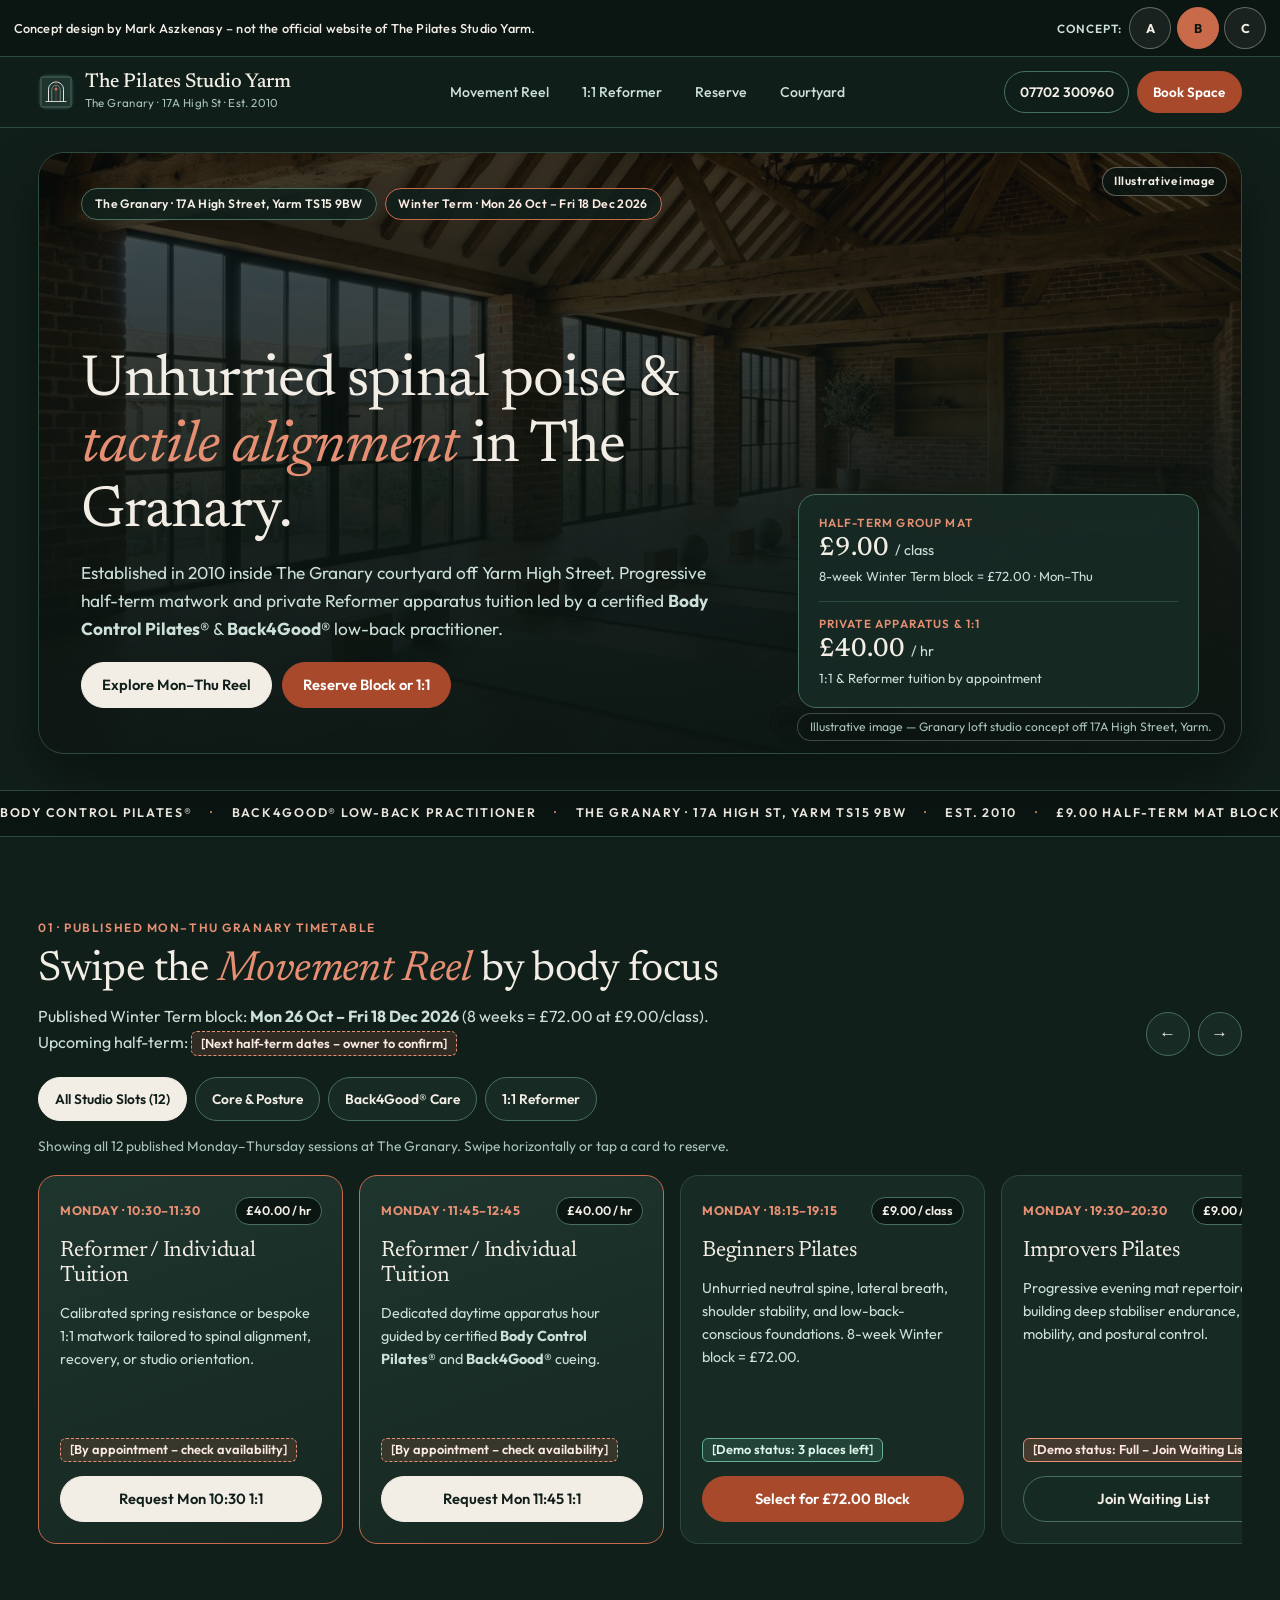
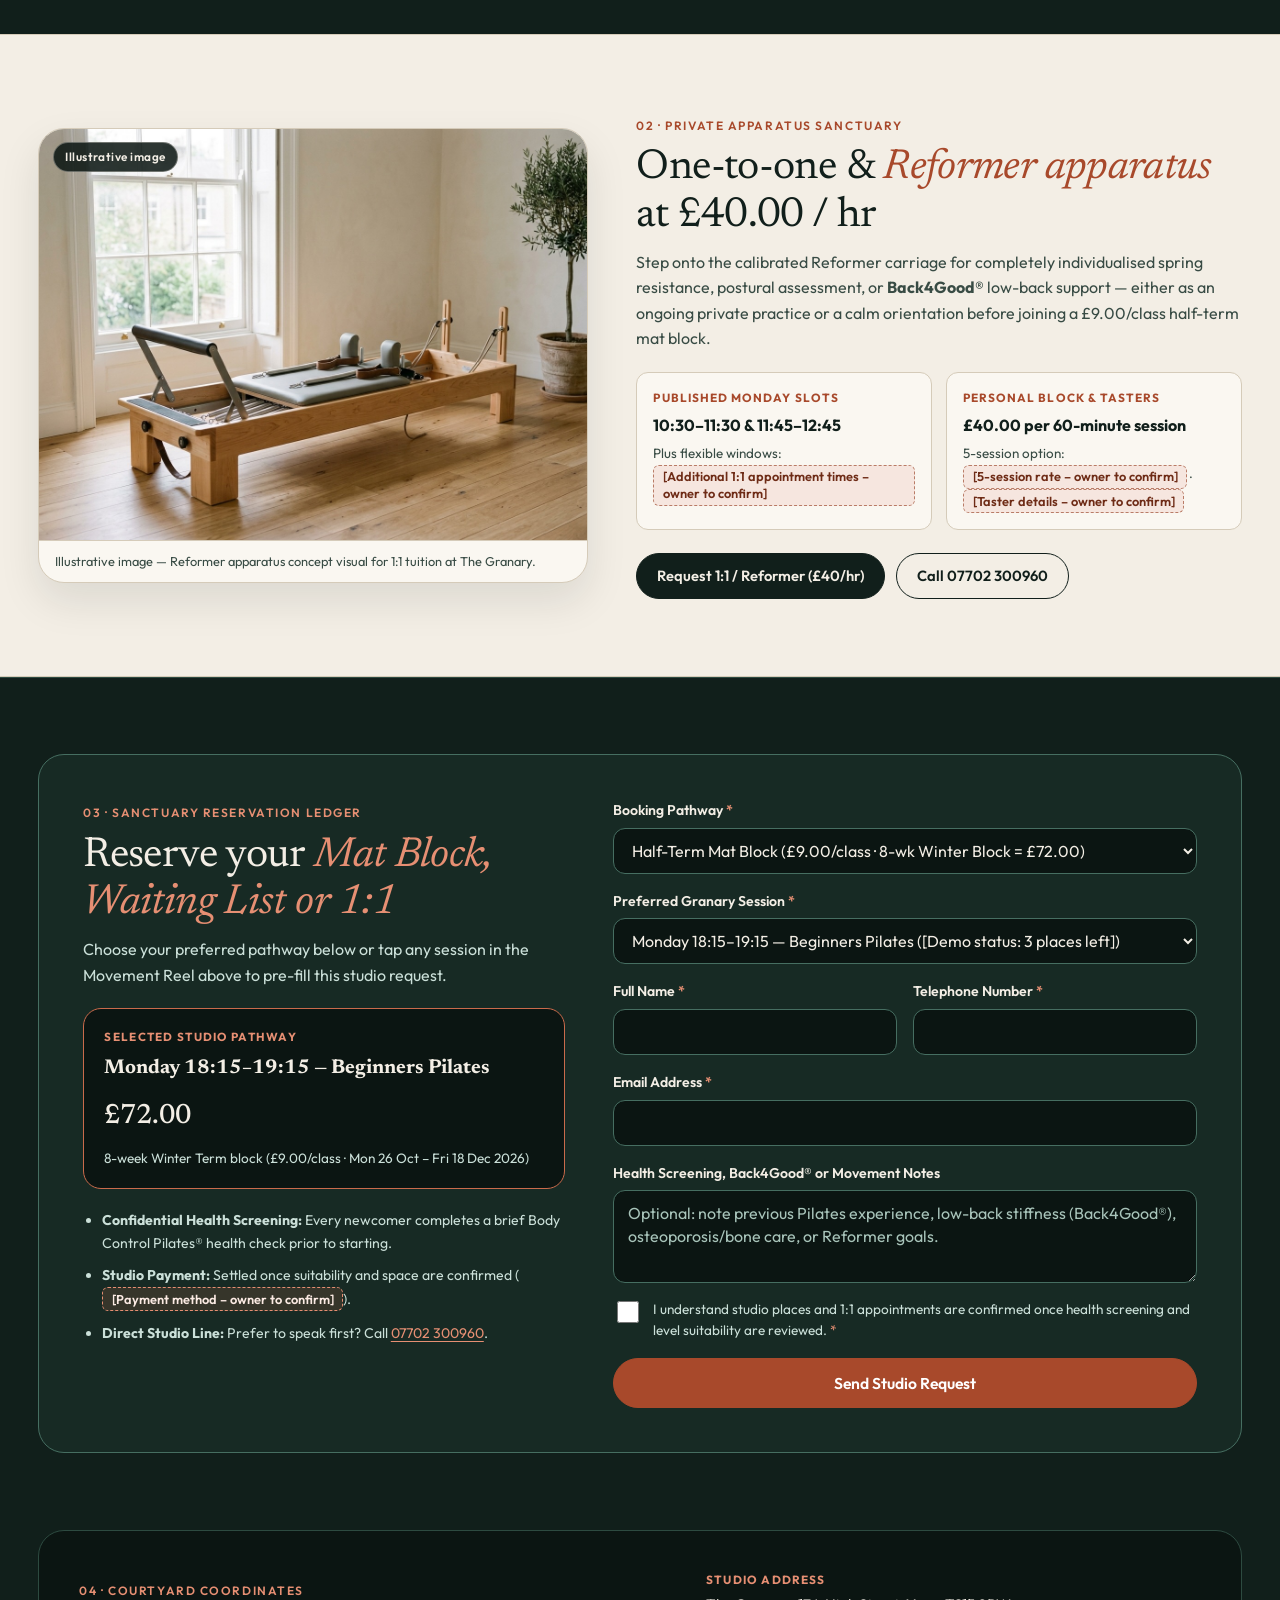
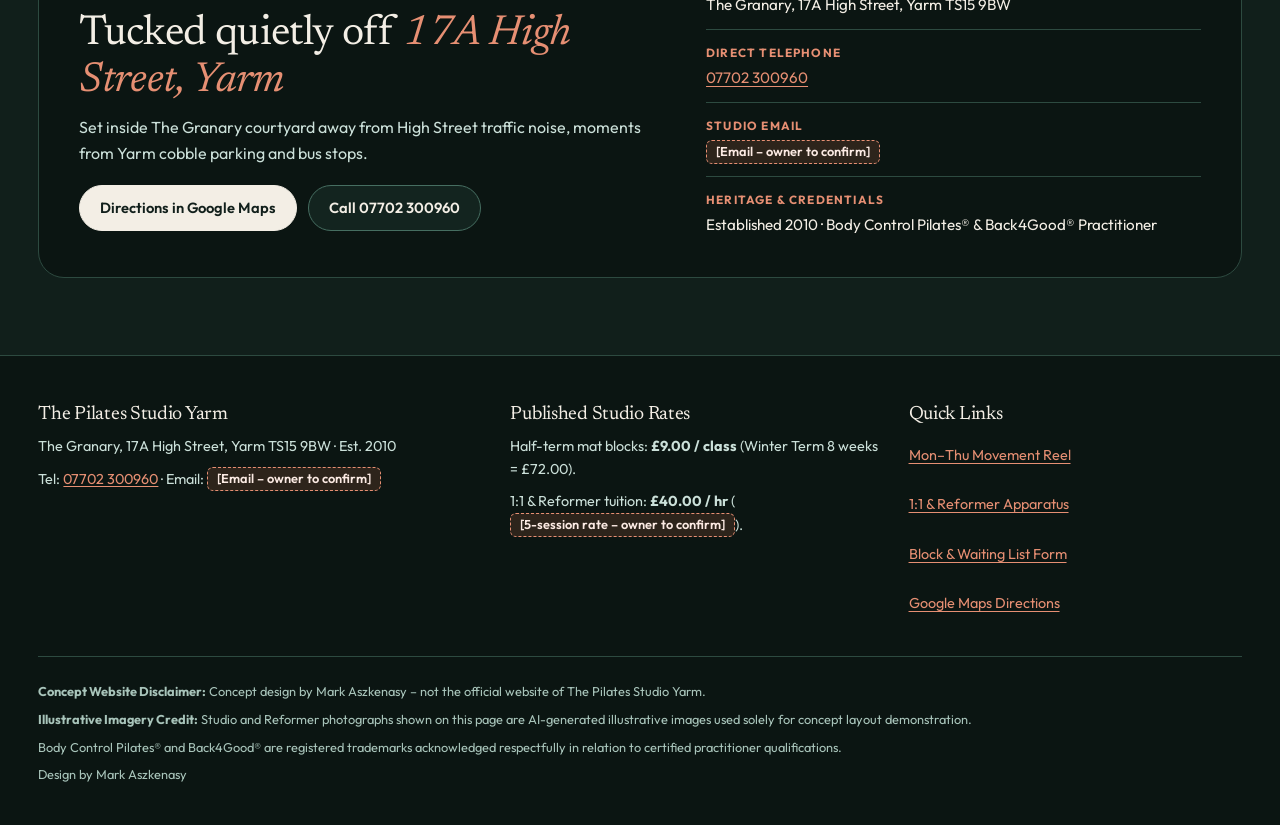
==== b/index.html @ 39d4415b "Add Set B (kinetic) and Set C (single-page app) mobile-first concept variants with A/B/C switcher" ====
<!DOCTYPE html>
<html lang="en-GB">
<head>
  <meta charset="utf-8">
  <meta name="viewport" content="width=device-width, initial-scale=1.0">
  <meta name="robots" content="noindex, nofollow">
  <meta name="theme-color" content="#111F1B">
  <title>The Pilates Studio Yarm | Sanctuary Concept B — The Granary, 17A High Street</title>
  <meta name="description" content="Concept B for The Pilates Studio Yarm at The Granary, 17A High Street, Yarm TS15 9BW. Body Control Pilates®, Back4Good®, £9.00/class half-term mat blocks and £40/hr 1:1 Reformer tuition.">
  <link rel="icon" href="../favicon.svg" type="image/svg+xml">
  <link rel="stylesheet" href="css/styles.css">
</head>
<body>
  <a class="skip-link" href="#main-content">Skip to main content</a>

  <div class="concept-banner" role="region" aria-label="Concept website notice">
    <div class="concept-banner-inner">
      <p>Concept design by Mark Aszkenasy – not the official website of The Pilates Studio Yarm.</p>
      <nav class="concept-switcher" aria-label="Concept version switcher">
        <span class="concept-switcher-label">Concept:</span>
        <a class="concept-pill" href="../index.html">A</a>
        <a class="concept-pill is-active" href="index.html" aria-current="page">B</a>
        <a class="concept-pill" href="../c/index.html">C</a>
      </nav>
    </div>
  </div>

  <header class="sanctuary-header">
    <div class="container header-bar">
      <a class="brand-cluster" href="index.html">
        <img class="brand-emblem" src="../images/logo-mark.svg" alt="" width="38" height="38">
        <span class="brand-copy">
          <span class="brand-title">The Pilates Studio Yarm</span>
          <span class="brand-meta">The Granary · 17A High St · Est. 2010</span>
        </span>
      </a>

      <nav class="desktop-nav" aria-label="Primary studio sections">
        <a class="desktop-nav-link" href="#movement-reel">Movement Reel</a>
        <a class="desktop-nav-link" href="#reformer-vellum">1:1 Reformer</a>
        <a class="desktop-nav-link" href="#sanctuary-booking">Reserve</a>
        <a class="desktop-nav-link" href="#granary-location">Courtyard</a>
      </nav>

      <div class="header-actions">
        <a class="tel-chip" href="tel:07702300960">07702 300960</a>
        <a class="btn btn-terracotta btn-compact" href="#sanctuary-booking">Book Space</a>
      </div>
    </div>
  </header>

  <main id="main-content">
    <!-- Full-Bleed Rounded Granary Loft Hero Card -->
    <section class="hero-stage" aria-label="The Granary Studio Sanctuary">
      <div class="container">
        <div class="hero-loft-card">
          <figure class="hero-media">
            <span class="illustrative-badge">Illustrative image</span>
            <img
              src="../images/hero.jpg"
              alt="Calm timber-beamed Pilates loft studio at The Granary with alignment mats and natural courtyard light"
              width="1440"
              height="803"
              fetchpriority="high"
            >
            <figcaption class="sr-caption">
              Illustrative image — Granary loft studio concept off 17A High Street, Yarm.
            </figcaption>
          </figure>

          <div class="hero-overlay-content">
            <div class="hero-top-tags">
              <span class="sanctuary-pill">The Granary · 17A High Street, Yarm TS15 9BW</span>
              <span class="sanctuary-pill pill-outline">Winter Term · Mon 26 Oct – Fri 18 Dec 2026</span>
            </div>

            <div class="hero-bottom-grid">
              <div class="hero-headline-col">
                <h1>Unhurried spinal poise &amp; <em>tactile alignment</em> in The Granary.</h1>
                <p class="hero-lead">
                  Established in 2010 inside The Granary courtyard off Yarm High Street. Progressive half-term matwork and private Reformer apparatus tuition led by a certified <strong>Body Control Pilates®</strong> &amp; <strong>Back4Good®</strong> low-back practitioner.
                </p>
                <div class="hero-cta-row">
                  <a class="btn btn-vellum" href="#movement-reel">Explore Mon–Thu Reel</a>
                  <a class="btn btn-terracotta" href="#sanctuary-booking">Reserve Block or 1:1</a>
                </div>
              </div>

              <div class="hero-rates-card" aria-label="Published studio rates">
                <div class="rate-stat">
                  <span class="rate-kicker">Half-Term Group Mat</span>
                  <strong class="rate-price">£9.00 <span>/ class</span></strong>
                  <span class="rate-note">8-week Winter Term block = £72.00 · Mon–Thu</span>
                </div>
                <div class="rate-divider" aria-hidden="true"></div>
                <div class="rate-stat">
                  <span class="rate-kicker">Private Apparatus &amp; 1:1</span>
                  <strong class="rate-price">£40.00 <span>/ hr</span></strong>
                  <span class="rate-note">1:1 &amp; Reformer tuition by appointment</span>
                </div>
              </div>
            </div>
          </div>
        </div>
      </div>
    </section>

    <!-- Serene Kinetic Credential Ribbon -->
    <div class="credential-marquee" aria-label="Studio credentials and heritage">
      <div class="marquee-track">
        <div class="marquee-group">
          <span>BODY CONTROL PILATES®</span>
          <span class="dot" aria-hidden="true">·</span>
          <span>BACK4GOOD® LOW-BACK PRACTITIONER</span>
          <span class="dot" aria-hidden="true">·</span>
          <span>THE GRANARY · 17A HIGH ST, YARM TS15 9BW</span>
          <span class="dot" aria-hidden="true">·</span>
          <span>EST. 2010</span>
          <span class="dot" aria-hidden="true">·</span>
          <span>£9.00 HALF-TERM MAT BLOCKS</span>
          <span class="dot" aria-hidden="true">·</span>
          <span>£40.00 / HR 1:1 &amp; REFORMER</span>
          <span class="dot" aria-hidden="true">·</span>
        </div>
        <div class="marquee-group" aria-hidden="true">
          <span>BODY CONTROL PILATES®</span>
          <span class="dot">·</span>
          <span>BACK4GOOD® LOW-BACK PRACTITIONER</span>
          <span class="dot">·</span>
          <span>THE GRANARY · 17A HIGH ST, YARM TS15 9BW</span>
          <span class="dot">·</span>
          <span>EST. 2010</span>
          <span class="dot">·</span>
          <span>£9.00 HALF-TERM MAT BLOCKS</span>
          <span class="dot">·</span>
          <span>£40.00 / HR 1:1 &amp; REFORMER</span>
          <span class="dot">·</span>
        </div>
      </div>
    </div>

    <!-- Tactile Horizontal Touch-Snap Movement Reel & Body-Focus Filter -->
    <section id="movement-reel" class="section-dark" aria-labelledby="reel-heading">
      <div class="container">
        <div class="section-header-split">
          <div>
            <span class="eyebrow-tag">01 · Published Mon–Thu Granary Timetable</span>
            <h2 id="reel-heading">Swipe the <em>Movement Reel</em> by body focus</h2>
            <p class="section-sub">
              Published Winter Term block: <strong>Mon 26 Oct – Fri 18 Dec 2026</strong> (8 weeks = £72.00 at £9.00/class). Upcoming half-term: <span class="ph">[Next half-term dates – owner to confirm]</span>
            </p>
          </div>

          <div class="reel-nav-controls" aria-label="Scroll schedule reel">
            <button type="button" class="reel-arrow" id="reel-prev" aria-label="Scroll previous sessions">
              <span aria-hidden="true">←</span>
            </button>
            <button type="button" class="reel-arrow" id="reel-next" aria-label="Scroll next sessions">
              <span aria-hidden="true">→</span>
            </button>
          </div>
        </div>

        <!-- Interactive Body-Focus Filter Pills -->
        <div class="focus-filter-bar" role="region" aria-label="Filter studio sessions by body focus">
          <button type="button" class="focus-pill" data-focus="all" aria-pressed="true">All Studio Slots (12)</button>
          <button type="button" class="focus-pill" data-focus="core" aria-pressed="false">Core &amp; Posture</button>
          <button type="button" class="focus-pill" data-focus="back4good" aria-pressed="false">Back4Good® Care</button>
          <button type="button" class="focus-pill" data-focus="reformer" aria-pressed="false">1:1 Reformer</button>
        </div>

        <p id="reel-count-status" class="reel-status" aria-live="polite">
          Showing all 12 published Monday–Thursday sessions at The Granary. Swipe horizontally or tap a card to reserve.
        </p>

        <!-- Horizontal Touch-Snap Reel Across Exact 12 Real Studio Slots -->
        <div class="snap-reel" id="schedule-reel" tabindex="0" role="region" aria-label="Monday to Thursday studio sessions">
          <!-- 1. Mon 10:30 Reformer -->
          <article class="reel-card reel-card-reformer" data-focus-tags="reformer,back4good">
            <div class="reel-card-top">
              <span class="reel-day-chip">Monday · 10:30–11:30</span>
              <span class="reel-rate-chip">£40.00 / hr</span>
            </div>
            <h3>Reformer / Individual Tuition</h3>
            <p class="reel-desc">
              Calibrated spring resistance or bespoke 1:1 matwork tailored to spinal alignment, recovery, or studio orientation.
            </p>
            <div class="reel-status-wrap">
              <span class="ph">[By appointment – check availability]</span>
            </div>
            <button
              type="button"
              class="btn btn-vellum btn-block"
              data-pick-slot="mon-1030-reformer"
              data-pick-mode="reformer"
            >
              Request Mon 10:30 1:1
            </button>
          </article>

          <!-- 2. Mon 11:45 Reformer -->
          <article class="reel-card reel-card-reformer" data-focus-tags="reformer,back4good">
            <div class="reel-card-top">
              <span class="reel-day-chip">Monday · 11:45–12:45</span>
              <span class="reel-rate-chip">£40.00 / hr</span>
            </div>
            <h3>Reformer / Individual Tuition</h3>
            <p class="reel-desc">
              Dedicated daytime apparatus hour guided by certified <strong>Body Control Pilates®</strong> and <strong>Back4Good®</strong> cueing.
            </p>
            <div class="reel-status-wrap">
              <span class="ph">[By appointment – check availability]</span>
            </div>
            <button
              type="button"
              class="btn btn-vellum btn-block"
              data-pick-slot="mon-1145-reformer"
              data-pick-mode="reformer"
            >
              Request Mon 11:45 1:1
            </button>
          </article>

          <!-- 3. Mon 18:15 Beginners -->
          <article class="reel-card" data-focus-tags="core,back4good">
            <div class="reel-card-top">
              <span class="reel-day-chip">Monday · 18:15–19:15</span>
              <span class="reel-rate-chip">£9.00 / class</span>
            </div>
            <h3>Beginners Pilates</h3>
            <p class="reel-desc">
              Unhurried neutral spine, lateral breath, shoulder stability, and low-back-conscious foundations. 8-week Winter block = £72.00.
            </p>
            <div class="reel-status-wrap">
              <span class="ph status-open">[Demo status: 3 places left]</span>
            </div>
            <button
              type="button"
              class="btn btn-terracotta btn-block"
              data-pick-slot="mon-1815-beginners"
              data-pick-mode="block"
            >
              Select for £72.00 Block
            </button>
          </article>

          <!-- 4. Mon 19:30 Improvers -->
          <article class="reel-card" data-focus-tags="core,back4good">
            <div class="reel-card-top">
              <span class="reel-day-chip">Monday · 19:30–20:30</span>
              <span class="reel-rate-chip">£9.00 / class</span>
            </div>
            <h3>Improvers Pilates</h3>
            <p class="reel-desc">
              Progressive evening mat repertoire building deep stabiliser endurance, hip mobility, and postural control.
            </p>
            <div class="reel-status-wrap">
              <span class="ph status-full">[Demo status: Full – Join Waiting List]</span>
            </div>
            <button
              type="button"
              class="btn btn-outline-light btn-block"
              data-pick-slot="mon-1930-improvers"
              data-pick-mode="waitlist"
            >
              Join Waiting List
            </button>
          </article>

          <!-- 5. Tue 18:15 Improvers -->
          <article class="reel-card" data-focus-tags="core,back4good">
            <div class="reel-card-top">
              <span class="reel-day-chip">Tuesday · 18:15–19:15</span>
              <span class="reel-rate-chip">£9.00 / class</span>
            </div>
            <h3>Improvers Pilates</h3>
            <p class="reel-desc">
              Cohesive half-term progression developing axial elongation, segmental articulation, and balanced core control.
            </p>
            <div class="reel-status-wrap">
              <span class="ph status-open">[Demo status: 3 places left]</span>
            </div>
            <button
              type="button"
              class="btn btn-terracotta btn-block"
              data-pick-slot="tue-1815-improvers"
              data-pick-mode="block"
            >
              Select for £72.00 Block
            </button>
          </article>

          <!-- 6. Tue 19:30 Int/Adv -->
          <article class="reel-card" data-focus-tags="core">
            <div class="reel-card-top">
              <span class="reel-day-chip">Tuesday · 19:30–20:30</span>
              <span class="reel-rate-chip">£9.00 / class</span>
            </div>
            <h3>Intermediate / Advanced Pilates</h3>
            <p class="reel-desc">
              Longer-lever mat challenges, flowing transitions, and experienced Body Control Pilates® coordination.
            </p>
            <div class="reel-status-wrap">
              <span class="ph status-open">[Demo status: 3 places left]</span>
            </div>
            <button
              type="button"
              class="btn btn-terracotta btn-block"
              data-pick-slot="tue-1930-intadv"
              data-pick-mode="block"
            >
              Select for £72.00 Block
            </button>
          </article>

          <!-- 7. Wed 09:30 Functional -->
          <article class="reel-card" data-focus-tags="back4good,core">
            <div class="reel-card-top">
              <span class="reel-day-chip">Wednesday · 09:30–10:30</span>
              <span class="reel-rate-chip">£9.00 / class</span>
            </div>
            <h3>Functional Pilates (Osteoporosis friendly)</h3>
            <p class="reel-desc">
              Bone-conscious upright strengthening, standing balance, hip &amp; thoracic extension — avoiding loaded spinal flexion.
            </p>
            <div class="reel-status-wrap">
              <span class="ph status-open">[Demo status: 3 places left]</span>
            </div>
            <button
              type="button"
              class="btn btn-terracotta btn-block"
              data-pick-slot="wed-0930-functional"
              data-pick-mode="block"
            >
              Select for £72.00 Block
            </button>
          </article>

          <!-- 8. Wed 10:45 Power -->
          <article class="reel-card" data-focus-tags="core">
            <div class="reel-card-top">
              <span class="reel-day-chip">Wednesday · 10:45–11:45</span>
              <span class="reel-rate-chip">£9.00 / class</span>
            </div>
            <h3>Power Pilates</h3>
            <p class="reel-desc">
              Dynamic mid-morning conditioning stamina, controlled tempo sequences, and full-body postural endurance.
            </p>
            <div class="reel-status-wrap">
              <span class="ph status-full">[Demo status: Full – Join Waiting List]</span>
            </div>
            <button
              type="button"
              class="btn btn-outline-light btn-block"
              data-pick-slot="wed-1045-power"
              data-pick-mode="waitlist"
            >
              Join Waiting List
            </button>
          </article>

          <!-- 9. Wed 18:00 Beg/Imp -->
          <article class="reel-card" data-focus-tags="core,back4good">
            <div class="reel-card-top">
              <span class="reel-day-chip">Wednesday · 18:00–19:00</span>
              <span class="reel-rate-chip">£9.00 / class</span>
            </div>
            <h3>Beginners / Improvers Pilates</h3>
            <p class="reel-desc">
              Supportive mixed foundation matwork ideal for easing desk stiffness and establishing consistent mid-week practice.
            </p>
            <div class="reel-status-wrap">
              <span class="ph status-open">[Demo status: 3 places left]</span>
            </div>
            <button
              type="button"
              class="btn btn-terracotta btn-block"
              data-pick-slot="wed-1800-begimp"
              data-pick-mode="block"
            >
              Select for £72.00 Block
            </button>
          </article>

          <!-- 10. Thu 09:30 Int/Adv -->
          <article class="reel-card" data-focus-tags="core">
            <div class="reel-card-top">
              <span class="reel-day-chip">Thursday · 09:30–10:30</span>
              <span class="reel-rate-chip">£9.00 / class</span>
            </div>
            <h3>Intermediate / Advanced Pilates</h3>
            <p class="reel-desc">
              Morning experienced matwork refining multi-planar control, scapular stability, and spinal articulation.
            </p>
            <div class="reel-status-wrap">
              <span class="ph status-full">[Demo status: Full – Join Waiting List]</span>
            </div>
            <button
              type="button"
              class="btn btn-outline-light btn-block"
              data-pick-slot="thu-0930-intadv"
              data-pick-mode="waitlist"
            >
              Join Waiting List
            </button>
          </article>

          <!-- 11. Thu 10:45 Improvers -->
          <article class="reel-card" data-focus-tags="core,back4good">
            <div class="reel-card-top">
              <span class="reel-day-chip">Thursday · 10:45–11:45</span>
              <span class="reel-rate-chip">£9.00 / class</span>
            </div>
            <h3>Improvers Pilates</h3>
            <p class="reel-desc">
              Daytime Granary mat session focusing on measured progression, hip dissociation, and low-back resilience.
            </p>
            <div class="reel-status-wrap">
              <span class="ph status-open">[Demo status: 3 places left]</span>
            </div>
            <button
              type="button"
              class="btn btn-terracotta btn-block"
              data-pick-slot="thu-1045-improvers"
              data-pick-mode="block"
            >
              Select for £72.00 Block
            </button>
          </article>

          <!-- 12. Thu 18:15 Int/Adv -->
          <article class="reel-card" data-focus-tags="core">
            <div class="reel-card-top">
              <span class="reel-day-chip">Thursday · 18:15–19:15</span>
              <span class="reel-rate-chip">£9.00 / class</span>
            </div>
            <h3>Intermediate / Advanced Pilates</h3>
            <p class="reel-desc">
              Early-evening experienced group block closing the studio week with poised, sustained matwork sequences.
            </p>
            <div class="reel-status-wrap">
              <span class="ph status-open">[Demo status: 3 places left]</span>
            </div>
            <button
              type="button"
              class="btn btn-terracotta btn-block"
              data-pick-slot="thu-1815-intadv"
              data-pick-mode="block"
            >
              Select for £72.00 Block
            </button>
          </article>
        </div>
      </div>
    </section>

    <!-- Warm Vellum (#F3EEE5) Tactile Contrast Spread: 1:1 & Reformer Apparatus Studio -->
    <section id="reformer-vellum" class="section-vellum" aria-labelledby="reformer-heading">
      <div class="container">
        <div class="vellum-spread-grid">
          <figure class="vellum-figure">
            <span class="illustrative-badge badge-dark">Illustrative image</span>
            <img
              src="../images/feature.jpg"
              alt="Precision Pilates Reformer carriage with springs, footbar and padded platform inside a sunlit timber studio"
              width="1200"
              height="896"
            >
            <figcaption>
              Illustrative image — Reformer apparatus concept visual for 1:1 tuition at The Granary.
            </figcaption>
          </figure>

          <div class="vellum-copy-panel">
            <span class="eyebrow-tag eyebrow-dark">02 · Private Apparatus Sanctuary</span>
            <h2 id="reformer-heading">One-to-one &amp; <em>Reformer apparatus</em> at £40.00 / hr</h2>
            <p>
              Step onto the calibrated Reformer carriage for completely individualised spring resistance, postural assessment, or <strong>Back4Good®</strong> low-back support — either as an ongoing private practice or a calm orientation before joining a £9.00/class half-term mat block.
            </p>

            <div class="vellum-spec-cards">
              <div class="vellum-spec-item">
                <span class="spec-label">Published Monday Slots</span>
                <strong>10:30–11:30 &amp; 11:45–12:45</strong>
                <span class="spec-sub">Plus flexible windows: <span class="ph ph-light">[Additional 1:1 appointment times – owner to confirm]</span></span>
              </div>
              <div class="vellum-spec-item">
                <span class="spec-label">Personal Block &amp; Tasters</span>
                <strong>£40.00 per 60-minute session</strong>
                <span class="spec-sub">5-session option: <span class="ph ph-light">[5-session rate – owner to confirm]</span> · <span class="ph ph-light">[Taster details – owner to confirm]</span></span>
              </div>
            </div>

            <div class="hero-cta-row">
              <button
                type="button"
                class="btn btn-eucalyptus-solid"
                data-pick-slot="mon-1030-reformer"
                data-pick-mode="reformer"
              >
                Request 1:1 / Reformer (£40/hr)
              </button>
              <a class="btn btn-outline-ink" href="tel:07702300960">Call 07702 300960</a>
            </div>
          </div>
        </div>
      </div>
    </section>

    <!-- Dark Sanctuary Block & 1:1 Tuition Booking Drawer / Section -->
    <section id="sanctuary-booking" class="section-dark booking-sanctuary" aria-labelledby="booking-heading">
      <div class="container">
        <div class="booking-drawer-shell">
          <div class="booking-summary-col">
            <span class="eyebrow-tag">03 · Sanctuary Reservation Ledger</span>
            <h2 id="booking-heading">Reserve your <em>Mat Block, Waiting List or 1:1</em></h2>
            <p class="section-sub">
              Choose your preferred pathway below or tap any session in the Movement Reel above to pre-fill this studio request.
            </p>

            <div class="live-selection-box" aria-live="polite">
              <span class="selection-kicker">Selected Studio Pathway</span>
              <strong id="summary-title" class="selection-title">Monday 18:15–19:15 — Beginners Pilates</strong>
              <div class="selection-price-row">
                <span id="summary-price" class="selection-price">£72.00</span>
                <span id="summary-detail" class="selection-detail">8-week Winter Term block (£9.00/class · Mon 26 Oct – Fri 18 Dec 2026)</span>
              </div>
            </div>

            <ul class="sanctuary-notes-list">
              <li><strong>Confidential Health Screening:</strong> Every newcomer completes a brief Body Control Pilates® health check prior to starting.</li>
              <li><strong>Studio Payment:</strong> Settled once suitability and space are confirmed (<span class="ph">[Payment method – owner to confirm]</span>).</li>
              <li><strong>Direct Studio Line:</strong> Prefer to speak first? Call <a href="tel:07702300960">07702 300960</a>.</li>
            </ul>
          </div>

          <div class="booking-form-col">
            <form id="pilates-b-form" novalidate>
              <div class="form-field">
                <label for="pb-mode">Booking Pathway <span class="req" aria-hidden="true">*</span></label>
                <select id="pb-mode" name="booking_mode" required>
                  <option value="block">Half-Term Mat Block (£9.00/class · 8-wk Winter Block = £72.00)</option>
                  <option value="waitlist">Priority Waiting List (Full Mat Class — No fee until space opens)</option>
                  <option value="reformer">Private 1:1 / Reformer Apparatus Session (£40.00 / hr)</option>
                </select>
              </div>

              <div class="form-field">
                <label for="pb-slot">Preferred Granary Session <span class="req" aria-hidden="true">*</span></label>
                <select id="pb-slot" name="preferred_slot" required aria-describedby="err-pb-slot">
                  <optgroup label="Group Mat Classes (£9.00 / class)">
                    <option value="mon-1815-beginners" selected>Monday 18:15–19:15 — Beginners Pilates ([Demo status: 3 places left])</option>
                    <option value="mon-1930-improvers">Monday 19:30–20:30 — Improvers Pilates ([Demo status: Full – Join Waiting List])</option>
                    <option value="tue-1815-improvers">Tuesday 18:15–19:15 — Improvers Pilates ([Demo status: 3 places left])</option>
                    <option value="tue-1930-intadv">Tuesday 19:30–20:30 — Intermediate / Advanced Pilates ([Demo status: 3 places left])</option>
                    <option value="wed-0930-functional">Wednesday 09:30–10:30 — Functional Pilates / Osteoporosis ([Demo status: 3 places left])</option>
                    <option value="wed-1045-power">Wednesday 10:45–11:45 — Power Pilates ([Demo status: Full – Join Waiting List])</option>
                    <option value="wed-1800-begimp">Wednesday 18:00–19:00 — Beginners / Improvers Pilates ([Demo status: 3 places left])</option>
                    <option value="thu-0930-intadv">Thursday 09:30–10:30 — Intermediate / Advanced Pilates ([Demo status: Full – Join Waiting List])</option>
                    <option value="thu-1045-improvers">Thursday 10:45–11:45 — Improvers Pilates ([Demo status: 3 places left])</option>
                    <option value="thu-1815-intadv">Thursday 18:15–19:15 — Intermediate / Advanced Pilates ([Demo status: 3 places left])</option>
                  </optgroup>
                  <optgroup label="1:1 & Reformer Studio (£40.00 / hr)">
                    <option value="mon-1030-reformer">Monday 10:30–11:30 — 1:1 / Reformer Tuition ([By appointment – check availability])</option>
                    <option value="mon-1145-reformer">Monday 11:45–12:45 — 1:1 / Reformer Tuition ([By appointment – check availability])</option>
                    <option value="flex-reformer">Flexible Daytime / Evening 1:1 Appointment ([Additional 1:1 appointment times – owner to confirm])</option>
                  </optgroup>
                </select>
                <span id="err-pb-slot" class="field-error" hidden></span>
              </div>

              <div class="form-row-2">
                <div class="form-field">
                  <label for="pb-name">Full Name <span class="req" aria-hidden="true">*</span></label>
                  <input type="text" id="pb-name" name="full_name" autocomplete="name" required aria-describedby="err-pb-name">
                  <span id="err-pb-name" class="field-error" hidden></span>
                </div>

                <div class="form-field">
                  <label for="pb-phone">Telephone Number <span class="req" aria-hidden="true">*</span></label>
                  <input type="tel" id="pb-phone" name="phone" autocomplete="tel" required aria-describedby="err-pb-phone">
                  <span id="err-pb-phone" class="field-error" hidden></span>
                </div>
              </div>

              <div class="form-field">
                <label for="pb-email">Email Address <span class="req" aria-hidden="true">*</span></label>
                <input type="email" id="pb-email" name="email" autocomplete="email" required aria-describedby="err-pb-email">
                <span id="err-pb-email" class="field-error" hidden></span>
              </div>

              <div class="form-field">
                <label for="pb-notes">Health Screening, Back4Good® or Movement Notes</label>
                <textarea
                  id="pb-notes"
                  name="health_notes"
                  rows="3"
                  placeholder="Optional: note previous Pilates experience, low-back stiffness (Back4Good®), osteoporosis/bone care, or Reformer goals."
                ></textarea>
              </div>

              <div class="form-field">
                <div class="consent-check">
                  <input type="checkbox" id="pb-consent" name="consent" required aria-describedby="err-pb-consent">
                  <label for="pb-consent">
                    I understand studio places and 1:1 appointments are confirmed once health screening and level suitability are reviewed. <span class="req" aria-hidden="true">*</span>
                  </label>
                </div>
                <span id="err-pb-consent" class="field-error" hidden></span>
              </div>

              <button type="submit" class="btn btn-terracotta btn-block btn-lg">Send Studio Request</button>

              <div id="pb-confirmation" class="form-confirmation" role="status" aria-live="polite" hidden></div>
            </form>
          </div>
        </div>
      </div>
    </section>

    <!-- Courtyard Coordinates & Directions -->
    <section id="granary-location" class="section-dark courtyard-section" aria-labelledby="courtyard-heading">
      <div class="container">
        <div class="courtyard-card">
          <div>
            <span class="eyebrow-tag">04 · Courtyard Coordinates</span>
            <h2 id="courtyard-heading">Tucked quietly off <em>17A High Street, Yarm</em></h2>
            <p class="section-sub">
              Set inside The Granary courtyard away from High Street traffic noise, moments from Yarm cobble parking and bus stops.
            </p>
            <div class="hero-cta-row">
              <a
                class="btn btn-vellum"
                href="https://www.google.com/maps/search/?api=1&amp;query=The+Pilates+Studio+Yarm+The+Granary+17A+High+Street+Yarm+TS15+9BW"
                target="_blank"
                rel="noopener noreferrer"
              >
                Directions in Google Maps
              </a>
              <a class="btn btn-outline-light" href="tel:07702300960">Call 07702 300960</a>
            </div>
          </div>

          <dl class="coord-ledger">
            <div>
              <dt>Studio Address</dt>
              <dd>The Granary, 17A High Street, Yarm TS15 9BW</dd>
            </div>
            <div>
              <dt>Direct Telephone</dt>
              <dd><a href="tel:07702300960">07702 300960</a></dd>
            </div>
            <div>
              <dt>Studio Email</dt>
              <dd><span class="ph">[Email – owner to confirm]</span></dd>
            </div>
            <div>
              <dt>Heritage &amp; Credentials</dt>
              <dd>Established 2010 · Body Control Pilates® &amp; Back4Good® Practitioner</dd>
            </div>
          </dl>
        </div>
      </div>
    </section>
  </main>

  <footer class="sanctuary-footer">
    <div class="container">
      <div class="footer-top-grid">
        <div>
          <h2 class="footer-brand">The Pilates Studio Yarm</h2>
          <p>The Granary, 17A High Street, Yarm TS15 9BW · Est. 2010</p>
          <p>Tel: <a href="tel:07702300960">07702 300960</a> · Email: <span class="ph">[Email – owner to confirm]</span></p>
        </div>

        <div>
          <h2 class="footer-brand">Published Studio Rates</h2>
          <p>Half-term mat blocks: <strong>£9.00 / class</strong> (Winter Term 8 weeks = £72.00).</p>
          <p>1:1 &amp; Reformer tuition: <strong>£40.00 / hr</strong> (<span class="ph">[5-session rate – owner to confirm]</span>).</p>
        </div>

        <div>
          <h2 class="footer-brand">Quick Links</h2>
          <ul class="footer-list">
            <li><a href="#movement-reel">Mon–Thu Movement Reel</a></li>
            <li><a href="#reformer-vellum">1:1 &amp; Reformer Apparatus</a></li>
            <li><a href="#sanctuary-booking">Block &amp; Waiting List Form</a></li>
            <li>
              <a
                href="https://www.google.com/maps/search/?api=1&amp;query=The+Pilates+Studio+Yarm+The+Granary+17A+High+Street+Yarm+TS15+9BW"
                target="_blank"
                rel="noopener noreferrer"
              >
                Google Maps Directions
              </a>
            </li>
          </ul>
        </div>
      </div>

      <div class="footer-legal">
        <p><strong>Concept Website Disclaimer:</strong> Concept design by Mark Aszkenasy – not the official website of The Pilates Studio Yarm.</p>
        <p><strong>Illustrative Imagery Credit:</strong> Studio and Reformer photographs shown on this page are AI-generated illustrative images used solely for concept layout demonstration.</p>
        <p>Body Control Pilates® and Back4Good® are registered trademarks acknowledged respectfully in relation to certified practitioner qualifications.</p>
        <p>Design by Mark Aszkenasy</p>
      </div>
    </div>
  </footer>

  <!-- Floating Sanctuary Pill Dock (Mobile/Tablet) -->
  <nav class="floating-pill-dock" aria-label="Quick studio actions">
    <a class="dock-btn" href="tel:07702300960">Call</a>
    <a class="dock-btn" href="#movement-reel">Timetable</a>
    <a class="dock-btn dock-btn-primary" href="#sanctuary-booking">Reserve</a>
  </nav>

  <script src="js/app.js"></script>
</body>
</html>
---- b/css/styles.css ----
/* ==========================================================================
   The Pilates Studio Yarm — Concept Set B ("Dark Eucalyptus Sanctuary & Reel")
   Deep Eucalyptus Night (#111F1B) · Warm Vellum (#F3EEE5) · Terracotta (#C96A4B)
   Godly / Aesop Tactile Wellness Aesthetic · Horizontal Touch-Snap Reel
   Self-hosted Newsreader & Outfit WOFF2 only · Zero external requests
   ========================================================================== */

@font-face {
  font-family: 'Newsreader';
  src: url('../../fonts/newsreader-latin.woff2') format('woff2');
  font-weight: 300 700;
  font-style: normal;
  font-display: swap;
}

@font-face {
  font-family: 'Newsreader';
  src: url('../../fonts/newsreader-latin-italic.woff2') format('woff2');
  font-weight: 300 700;
  font-style: italic;
  font-display: swap;
}

@font-face {
  font-family: 'Outfit';
  src: url('../../fonts/outfit-latin.woff2') format('woff2');
  font-weight: 300 700;
  font-style: normal;
  font-display: swap;
}

:root {
  --bg-night: #111F1B;
  --bg-deep: #0B1512;
  --surface-card: #172A24;
  --surface-elevated: #1E352E;
  --border-subtle: #2D4A40;
  --border-strong: #466E61;

  --vellum: #F3EEE5;
  --vellum-card: #FAF7F1;
  --vellum-border: #D5CBB9;
  --ink-dark: #111F1B;
  --ink-muted: #384B44;

  --text-light: #F3EEE5;
  --text-mist: #CBE0D9;
  --text-soft: #A8C4BA;

  --terracotta: #C96A4B;
  --terracotta-cta: #A8492B;
  --terracotta-cta-hover: #8D3A1F;
  --terracotta-glow: #E68F73;

  --font-serif: 'Newsreader', Georgia, 'Times New Roman', serif;
  --font-sans: 'Outfit', -apple-system, BlinkMacSystemFont, 'Segoe UI', sans-serif;

  --radius-xl: 26px;
  --radius-lg: 18px;
  --radius-md: 12px;
  --radius-pill: 999px;
  --container-max: 1280px;
}

*,
*::before,
*::after {
  box-sizing: border-box;
}

html {
  scroll-behavior: smooth;
  -webkit-text-size-adjust: 100%;
  max-width: 100%;
}

body {
  margin: 0;
  background-color: var(--bg-night);
  color: var(--text-light);
  font-family: var(--font-sans);
  font-size: 1rem;
  line-height: 1.6;
  max-width: 100%;
  overflow-x: clip;
  padding-bottom: calc(5.5rem + env(safe-area-inset-bottom, 0px));
}

@media (min-width: 960px) {
  body {
    padding-bottom: 0;
  }
}

img,
svg {
  display: block;
  max-width: 100%;
  height: auto;
}

a {
  color: var(--terracotta-glow);
  text-underline-offset: 0.22em;
  transition: color 0.18s ease, background-color 0.18s ease, border-color 0.18s ease, transform 0.18s ease;
}

a:hover {
  color: #FFFFFF;
}

:focus-visible {
  outline: 2.5px solid var(--vellum);
  outline-offset: 3px;
}

.section-vellum :focus-visible {
  outline: 2.5px solid var(--ink-dark);
  outline-offset: 3px;
}

/* Skip Link */
.skip-link {
  position: absolute;
  left: 0.75rem;
  top: -120px;
  z-index: 3000;
  background-color: var(--vellum);
  color: var(--ink-dark);
  padding: 0.7rem 1.15rem;
  border-radius: var(--radius-pill);
  font-weight: 700;
  text-decoration: none;
}

.skip-link:focus {
  top: 0.75rem;
}

/* Top Concept Banner + Switcher */
.concept-banner {
  background-color: var(--bg-deep);
  color: var(--vellum);
  font-size: 0.8rem;
  line-height: 1.45;
  padding: 0.45rem 0.85rem;
  border-bottom: 1px solid var(--border-subtle);
  overflow-wrap: anywhere;
}

.concept-banner-inner {
  max-width: var(--container-max);
  margin: 0 auto;
  display: flex;
  flex-direction: column;
  align-items: center;
  justify-content: center;
  gap: 0.4rem;
  text-align: center;
}

@media (min-width: 920px) {
  .concept-banner-inner {
    flex-direction: row;
    justify-content: space-between;
    text-align: left;
    gap: 1rem;
  }
}

.concept-banner p {
  margin: 0;
  font-weight: 500;
  letter-spacing: 0.015em;
}

.concept-switcher {
  display: inline-flex;
  align-items: center;
  flex-wrap: wrap;
  justify-content: center;
  gap: 0.35rem;
  flex-shrink: 0;
}

.concept-switcher-label {
  font-size: 0.74rem;
  font-weight: 600;
  text-transform: uppercase;
  letter-spacing: 0.08em;
  color: var(--text-mist);
  margin-right: 0.12rem;
}

.concept-pill {
  display: inline-flex;
  align-items: center;
  justify-content: center;
  min-width: 42px;
  min-height: 42px;
  padding: 0 0.65rem;
  border-radius: var(--radius-pill);
  border: 1px solid rgba(243, 238, 229, 0.35);
  background-color: rgba(255, 255, 255, 0.06);
  color: var(--vellum);
  font-size: 0.8rem;
  font-weight: 700;
  text-decoration: none;
  line-height: 1;
}

.concept-pill:hover {
  background-color: rgba(243, 238, 229, 0.2);
  color: #FFFFFF;
}

.concept-pill.is-active,
.concept-pill[aria-current="page"] {
  background-color: var(--terracotta);
  color: var(--bg-deep);
  border-color: var(--terracotta);
}

/* Layout Containers */
.container {
  width: 100%;
  max-width: var(--container-max);
  margin: 0 auto;
  padding-left: clamp(0.9rem, 3.5vw, 2.4rem);
  padding-right: clamp(0.9rem, 3.5vw, 2.4rem);
}

/* Sanctuary Sticky Header */
.sanctuary-header {
  position: sticky;
  top: 0;
  z-index: 1200;
  background-color: rgba(17, 31, 27, 0.92);
  backdrop-filter: blur(14px);
  -webkit-backdrop-filter: blur(14px);
  border-bottom: 1px solid var(--border-subtle);
}

.header-bar {
  display: flex;
  align-items: center;
  justify-content: space-between;
  gap: 0.65rem;
  min-height: 4.35rem;
  padding-top: 0.45rem;
  padding-bottom: 0.45rem;
}

.brand-cluster {
  display: inline-flex;
  align-items: center;
  gap: 0.65rem;
  text-decoration: none;
  color: var(--vellum);
  min-width: 0;
}

.brand-emblem {
  width: 2.25rem;
  height: 2.25rem;
  flex-shrink: 0;
  border-radius: 10px;
}

.brand-copy {
  display: flex;
  flex-direction: column;
  min-width: 0;
}

.brand-title {
  font-family: var(--font-serif);
  font-size: clamp(1rem, 2.6vw, 1.25rem);
  font-weight: 500;
  color: var(--vellum);
  line-height: 1.15;
}

.brand-meta {
  font-size: 0.72rem;
  color: var(--text-soft);
  letter-spacing: 0.03em;
}

.desktop-nav {
  display: none;
  align-items: center;
  gap: 0.35rem;
}

@media (min-width: 960px) {
  .desktop-nav {
    display: flex;
  }
}

.desktop-nav-link {
  display: inline-flex;
  align-items: center;
  min-height: 42px;
  padding: 0 0.85rem;
  border-radius: var(--radius-pill);
  color: var(--text-mist);
  text-decoration: none;
  font-size: 0.88rem;
  font-weight: 500;
}

.desktop-nav-link:hover {
  background-color: var(--surface-card);
  color: #FFFFFF;
}

.header-actions {
  display: flex;
  align-items: center;
  gap: 0.5rem;
  flex-shrink: 0;
}

.tel-chip {
  display: none;
  align-items: center;
  min-height: 42px;
  padding: 0 0.9rem;
  border-radius: var(--radius-pill);
  border: 1px solid var(--border-strong);
  color: var(--vellum);
  text-decoration: none;
  font-size: 0.86rem;
  font-weight: 600;
}

@media (min-width: 680px) {
  .tel-chip {
    display: inline-flex;
  }
}

/* Typography & Buttons */
h1,
h2,
h3 {
  font-family: var(--font-serif);
  font-weight: 400;
  line-height: 1.12;
  margin-top: 0;
  letter-spacing: -0.015em;
}

h1 em,
h2 em {
  font-style: italic;
  color: var(--terracotta-glow);
}

.section-vellum h2 em {
  color: var(--terracotta-cta);
}

.eyebrow-tag {
  display: inline-block;
  font-size: 0.75rem;
  font-weight: 600;
  text-transform: uppercase;
  letter-spacing: 0.13em;
  color: var(--terracotta-glow);
  margin-bottom: 0.65rem;
}

.eyebrow-dark {
  color: var(--terracotta-cta);
}

.btn {
  display: inline-flex;
  align-items: center;
  justify-content: center;
  min-height: 46px;
  min-width: 44px;
  padding: 0.65rem 1.25rem;
  border-radius: var(--radius-pill);
  border: 1px solid transparent;
  font-family: var(--font-sans);
  font-size: 0.92rem;
  font-weight: 600;
  text-decoration: none;
  cursor: pointer;
  text-align: center;
  line-height: 1.2;
}

.btn-compact {
  min-height: 42px;
  padding: 0.45rem 0.95rem;
  font-size: 0.84rem;
}

.btn-lg {
  min-height: 50px;
  font-size: 0.98rem;
}

.btn-block {
  width: 100%;
}

.btn-terracotta {
  background-color: var(--terracotta-cta);
  color: #FFFFFF;
  border-color: var(--terracotta-cta);
}

.btn-terracotta:hover {
  background-color: var(--terracotta-cta-hover);
  color: #FFFFFF;
}

.btn-vellum {
  background-color: var(--vellum);
  color: var(--ink-dark);
  border-color: var(--vellum);
}

.btn-vellum:hover {
  background-color: #FFFFFF;
  color: var(--ink-dark);
}

.btn-outline-light {
  background-color: rgba(23, 42, 36, 0.72);
  color: var(--vellum);
  border-color: var(--border-strong);
}

.btn-outline-light:hover {
  background-color: var(--surface-elevated);
  border-color: var(--vellum);
  color: #FFFFFF;
}

.btn-eucalyptus-solid {
  background-color: var(--ink-dark);
  color: var(--vellum);
  border-color: var(--ink-dark);
}

.btn-eucalyptus-solid:hover {
  background-color: var(--surface-elevated);
  color: #FFFFFF;
}

.btn-outline-ink {
  background-color: transparent;
  color: var(--ink-dark);
  border-color: var(--ink-dark);
}

.btn-outline-ink:hover {
  background-color: var(--ink-dark);
  color: var(--vellum);
}

/* Placeholder Pills (.ph) */
.ph {
  display: inline-block;
  max-width: 100%;
  padding: 0.16rem 0.55rem;
  border-radius: 6px;
  font-size: 0.8rem;
  font-weight: 600;
  line-height: 1.35;
  background-color: rgba(201, 106, 75, 0.18);
  color: #FBEAE3;
  border: 1px dashed var(--terracotta-glow);
  overflow-wrap: anywhere;
}

.ph.status-open {
  background-color: rgba(65, 138, 108, 0.26);
  color: #DDF5EA;
  border: 1px solid #68B093;
}

.ph.status-full {
  background-color: rgba(201, 106, 75, 0.25);
  color: #FFE7DF;
  border: 1px solid var(--terracotta-glow);
}

.ph.ph-light {
  background-color: #F6E6DF;
  color: #6E2B16;
  border: 1px dashed #B97C67;
}

/* Hero Rounded Granary Loft Card */
.hero-stage {
  padding-top: clamp(0.85rem, 2vw, 1.5rem);
  padding-bottom: clamp(1.5rem, 3vw, 2.25rem);
}

.hero-loft-card {
  position: relative;
  border-radius: var(--radius-xl);
  overflow: hidden;
  border: 1px solid var(--border-subtle);
  background-color: var(--surface-card);
  box-shadow: 0 24px 56px rgba(0, 0, 0, 0.42);
}

.hero-media {
  margin: 0;
  position: relative;
}

.hero-media img {
  width: 100%;
  height: clamp(230px, 46vw, 560px);
  object-fit: cover;
  filter: brightness(0.76) contrast(1.04);
}

.illustrative-badge {
  position: absolute;
  top: 0.85rem;
  right: 0.85rem;
  z-index: 3;
  background-color: rgba(11, 21, 18, 0.86);
  color: var(--vellum);
  border: 1px solid rgba(243, 238, 229, 0.35);
  padding: 0.28rem 0.7rem;
  border-radius: var(--radius-pill);
  font-size: 0.74rem;
  font-weight: 600;
  letter-spacing: 0.04em;
}

.illustrative-badge.badge-dark {
  left: 0.85rem;
  right: auto;
}

.sr-caption {
  padding: 0.45rem 1rem;
  background-color: var(--bg-deep);
  color: var(--text-soft);
  font-size: 0.76rem;
  border-bottom: 1px solid var(--border-subtle);
}

.hero-overlay-content {
  padding: clamp(1.25rem, 3.5vw, 2.5rem);
  background: linear-gradient(180deg, rgba(23, 42, 36, 0.96) 0%, rgba(17, 31, 27, 1) 100%);
}

@media (min-width: 920px) {
  .hero-media img {
    height: 600px;
    filter: brightness(0.55) contrast(1.06);
  }
  .sr-caption {
    position: absolute;
    bottom: 0.75rem;
    right: 1rem;
    z-index: 3;
    background-color: rgba(11, 21, 18, 0.82);
    border: 1px solid rgba(243, 238, 229, 0.24);
    border-radius: var(--radius-pill);
    padding: 0.22rem 0.75rem;
  }
  .hero-overlay-content {
    position: absolute;
    inset: 0;
    display: flex;
    flex-direction: column;
    justify-content: space-between;
    background: linear-gradient(180deg, rgba(11, 21, 18, 0.42) 0%, rgba(11, 21, 18, 0.88) 62%, rgba(11, 21, 18, 0.96) 100%);
    padding: 2.2rem 2.6rem 2.8rem;
  }
}

.hero-top-tags {
  display: flex;
  flex-wrap: wrap;
  gap: 0.5rem;
  margin-bottom: 1.15rem;
}

.sanctuary-pill {
  display: inline-flex;
  align-items: center;
  padding: 0.32rem 0.8rem;
  border-radius: var(--radius-pill);
  background-color: rgba(17, 31, 27, 0.88);
  border: 1px solid var(--border-strong);
  color: var(--vellum);
  font-size: 0.76rem;
  font-weight: 600;
  letter-spacing: 0.03em;
}

.sanctuary-pill.pill-outline {
  border-color: var(--terracotta);
  color: #FCEAE3;
}

.hero-bottom-grid {
  display: grid;
  grid-template-columns: 1fr;
  gap: 1.35rem;
  align-items: end;
}

@media (min-width: 920px) {
  .hero-bottom-grid {
    grid-template-columns: minmax(0, 1.45fr) minmax(290px, 0.85fr);
    gap: 2rem;
  }
}

.hero-headline-col h1 {
  font-size: clamp(2rem, 4.6vw, 3.65rem);
  color: var(--vellum);
  margin-bottom: 0.85rem;
}

.hero-lead {
  color: var(--text-mist);
  font-size: clamp(0.98rem, 1.35vw, 1.12rem);
  max-width: 58ch;
  margin: 0 0 1.25rem;
}

.hero-cta-row {
  display: flex;
  flex-wrap: wrap;
  gap: 0.65rem;
}

.hero-rates-card {
  background-color: rgba(23, 42, 36, 0.92);
  border: 1px solid var(--border-strong);
  border-radius: var(--radius-lg);
  padding: 1.15rem 1.25rem;
  display: grid;
  gap: 0.85rem;
}

.rate-stat {
  display: flex;
  flex-direction: column;
  gap: 0.15rem;
}

.rate-kicker {
  font-size: 0.73rem;
  text-transform: uppercase;
  letter-spacing: 0.1em;
  color: var(--terracotta-glow);
  font-weight: 600;
}

.rate-price {
  font-family: var(--font-serif);
  font-size: 1.65rem;
  font-weight: 500;
  color: var(--vellum);
  line-height: 1.1;
}

.rate-price span {
  font-family: var(--font-sans);
  font-size: 0.9rem;
  font-weight: 400;
  color: var(--text-mist);
}

.rate-note {
  font-size: 0.82rem;
  color: var(--text-mist);
}

.rate-divider {
  height: 1px;
  background-color: var(--border-subtle);
}

/* Serene Kinetic Credential Ribbon */
.credential-marquee {
  border-top: 1px solid var(--border-subtle);
  border-bottom: 1px solid var(--border-subtle);
  background-color: var(--bg-deep);
  padding: 0.78rem 0;
  overflow: hidden;
}

.marquee-track {
  display: flex;
  width: max-content;
  animation: sanctuary-ticker 34s linear infinite;
}

.credential-marquee:hover .marquee-track,
.credential-marquee:focus-within .marquee-track {
  animation-play-state: paused;
}

.marquee-group {
  display: flex;
  align-items: center;
  gap: 1.1rem;
  padding-right: 1.1rem;
  font-size: 0.78rem;
  font-weight: 600;
  letter-spacing: 0.14em;
  color: var(--vellum);
  white-space: nowrap;
}

.marquee-group .dot {
  color: var(--terracotta-glow);
}

@keyframes sanctuary-ticker {
  0% {
    transform: translateX(0);
  }
  100% {
    transform: translateX(-50%);
  }
}

/* Sections */
.section-dark {
  padding-top: clamp(3rem, 6vw, 5.25rem);
  padding-bottom: clamp(3rem, 6vw, 5.25rem);
}

.section-vellum {
  background-color: var(--vellum);
  color: var(--ink-dark);
  padding-top: clamp(3.25rem, 6vw, 5.5rem);
  padding-bottom: clamp(3.25rem, 6vw, 5.5rem);
  border-top: 1px solid var(--vellum-border);
  border-bottom: 1px solid var(--vellum-border);
}

.section-header-split {
  display: flex;
  flex-wrap: wrap;
  align-items: flex-end;
  justify-content: space-between;
  gap: 1rem;
  margin-bottom: 1.35rem;
}

.section-header-split h2,
.booking-summary-col h2,
.courtyard-card h2,
.vellum-copy-panel h2 {
  font-size: clamp(1.75rem, 3.3vw, 2.65rem);
  margin-bottom: 0.6rem;
}

.section-sub {
  color: var(--text-mist);
  max-width: 62ch;
  margin: 0;
}

.reel-nav-controls {
  display: flex;
  gap: 0.5rem;
}

.reel-arrow {
  display: inline-flex;
  align-items: center;
  justify-content: center;
  width: 44px;
  height: 44px;
  border-radius: 50%;
  border: 1px solid var(--border-strong);
  background-color: var(--surface-card);
  color: var(--vellum);
  font-size: 1.05rem;
  cursor: pointer;
}

.reel-arrow:hover {
  background-color: var(--terracotta-cta);
  border-color: var(--terracotta-cta);
}

/* Body-Focus Filter Pills */
.focus-filter-bar {
  display: flex;
  flex-wrap: wrap;
  gap: 0.5rem;
  margin-bottom: 0.85rem;
}

.focus-pill {
  display: inline-flex;
  align-items: center;
  justify-content: center;
  min-height: 44px;
  padding: 0.5rem 1rem;
  border-radius: var(--radius-pill);
  border: 1px solid var(--border-strong);
  background-color: var(--surface-card);
  color: var(--vellum);
  font-family: var(--font-sans);
  font-size: 0.86rem;
  font-weight: 600;
  cursor: pointer;
}

.focus-pill:hover {
  border-color: var(--vellum);
}

.focus-pill[aria-pressed="true"] {
  background-color: var(--vellum);
  color: var(--ink-dark);
  border-color: var(--vellum);
}

.reel-status {
  font-size: 0.86rem;
  color: var(--text-soft);
  margin: 0 0 1.15rem;
}

/* Horizontal Touch-Snap Movement Reel */
.snap-reel {
  display: grid;
  grid-auto-flow: column;
  grid-auto-columns: minmax(min(84vw, 305px), 330px);
  gap: 1rem;
  overflow-x: auto;
  overscroll-behavior-x: contain;
  scroll-snap-type: x mandatory;
  scroll-padding-left: 0.25rem;
  padding-bottom: 0.85rem;
  scrollbar-width: thin;
  scrollbar-color: var(--border-strong) var(--bg-deep);
}

.reel-card {
  scroll-snap-align: start;
  background-color: var(--surface-card);
  border: 1px solid var(--border-subtle);
  border-radius: var(--radius-lg);
  padding: 1.3rem;
  display: flex;
  flex-direction: column;
  justify-content: space-between;
  gap: 0.85rem;
  min-height: 290px;
}

.reel-card[hidden] {
  display: none !important;
}

.reel-card-reformer {
  background: linear-gradient(160deg, #1E352E 0%, #162721 100%);
  border-color: var(--terracotta);
}

.reel-card-top {
  display: flex;
  flex-wrap: wrap;
  align-items: center;
  justify-content: space-between;
  gap: 0.4rem;
}

.reel-day-chip {
  font-size: 0.78rem;
  font-weight: 700;
  letter-spacing: 0.04em;
  text-transform: uppercase;
  color: var(--terracotta-glow);
}

.reel-rate-chip {
  background-color: var(--bg-deep);
  border: 1px solid var(--border-strong);
  color: var(--vellum);
  padding: 0.2rem 0.6rem;
  border-radius: var(--radius-pill);
  font-size: 0.78rem;
  font-weight: 600;
}

.reel-card h3 {
  font-size: 1.38rem;
  color: var(--vellum);
  margin: 0;
}

.reel-desc {
  font-size: 0.9rem;
  color: var(--text-mist);
  margin: 0;
  flex-grow: 1;
}

.reel-status-wrap {
  margin-top: 0.15rem;
}

/* Vellum Contrast Spread */
.vellum-spread-grid {
  display: grid;
  grid-template-columns: 1fr;
  gap: clamp(1.75rem, 4vw, 3rem);
  align-items: center;
}

@media (min-width: 920px) {
  .vellum-spread-grid {
    grid-template-columns: minmax(0, 1fr) minmax(0, 1.1fr);
  }
}

.vellum-figure {
  margin: 0;
  position: relative;
  border-radius: var(--radius-xl);
  overflow: hidden;
  border: 1px solid var(--vellum-border);
  background-color: var(--vellum-card);
  box-shadow: 0 18px 40px rgba(17, 31, 27, 0.1);
}

.vellum-figure img {
  width: 100%;
  aspect-ratio: 4 / 3;
  object-fit: cover;
}

.vellum-figure figcaption {
  padding: 0.65rem 1rem;
  font-size: 0.8rem;
  color: var(--ink-muted);
  border-top: 1px solid var(--vellum-border);
}

.vellum-copy-panel p {
  color: var(--ink-muted);
  margin: 0 0 1.25rem;
}

.vellum-spec-cards {
  display: grid;
  grid-template-columns: 1fr;
  gap: 0.85rem;
  margin-bottom: 1.4rem;
}

@media (min-width: 600px) {
  .vellum-spec-cards {
    grid-template-columns: 1fr 1fr;
  }
}

.vellum-spec-item {
  background-color: var(--vellum-card);
  border: 1px solid var(--vellum-border);
  border-radius: var(--radius-md);
  padding: 1rem;
  display: flex;
  flex-direction: column;
  gap: 0.3rem;
}

.spec-label {
  font-size: 0.74rem;
  font-weight: 700;
  text-transform: uppercase;
  letter-spacing: 0.09em;
  color: var(--terracotta-cta);
}

.spec-sub {
  font-size: 0.84rem;
  color: var(--ink-muted);
}

/* Sanctuary Booking Drawer / Section */
.booking-sanctuary {
  border-top: 1px solid var(--border-subtle);
}

.booking-drawer-shell {
  background-color: var(--surface-card);
  border: 1px solid var(--border-strong);
  border-radius: var(--radius-xl);
  padding: clamp(1.25rem, 3.8vw, 2.75rem);
  display: grid;
  grid-template-columns: 1fr;
  gap: clamp(1.75rem, 4vw, 3rem);
}

@media (min-width: 920px) {
  .booking-drawer-shell {
    grid-template-columns: minmax(0, 0.95fr) minmax(0, 1.15fr);
  }
}

.live-selection-box {
  margin-top: 1.25rem;
  margin-bottom: 1.25rem;
  background-color: var(--bg-deep);
  border: 1px solid var(--terracotta);
  border-radius: var(--radius-lg);
  padding: 1.15rem 1.25rem;
  display: flex;
  flex-direction: column;
  gap: 0.35rem;
}

.selection-kicker {
  font-size: 0.73rem;
  font-weight: 700;
  text-transform: uppercase;
  letter-spacing: 0.11em;
  color: var(--terracotta-glow);
}

.selection-title {
  font-family: var(--font-serif);
  font-size: 1.25rem;
  color: var(--vellum);
}

.selection-price-row {
  display: flex;
  flex-wrap: wrap;
  align-items: baseline;
  gap: 0.6rem;
  margin-top: 0.25rem;
}

.selection-price {
  font-family: var(--font-serif);
  font-size: 1.75rem;
  color: var(--vellum);
  font-weight: 500;
}

.selection-detail {
  font-size: 0.85rem;
  color: var(--text-mist);
}

.sanctuary-notes-list {
  margin: 0;
  padding-left: 1.15rem;
  color: var(--text-mist);
  font-size: 0.88rem;
  display: grid;
  gap: 0.65rem;
}

/* Forms */
.booking-form-col form {
  display: grid;
  gap: 1rem;
}

.form-row-2 {
  display: grid;
  grid-template-columns: 1fr;
  gap: 1rem;
}

@media (min-width: 640px) {
  .form-row-2 {
    grid-template-columns: 1fr 1fr;
  }
}

.form-field {
  display: flex;
  flex-direction: column;
  gap: 0.38rem;
}

.form-field label {
  font-size: 0.88rem;
  font-weight: 600;
  color: var(--vellum);
}

.req {
  color: var(--terracotta-glow);
}

.form-field input[type="text"],
.form-field input[type="tel"],
.form-field input[type="email"],
.form-field select,
.form-field textarea {
  width: 100%;
  min-height: 46px;
  padding: 0.65rem 0.85rem;
  border-radius: var(--radius-md);
  border: 1px solid var(--border-strong);
  background-color: var(--bg-deep);
  color: var(--vellum);
  font-family: var(--font-sans);
  font-size: 16px;
  line-height: 1.45;
}

.form-field textarea {
  min-height: 92px;
  resize: vertical;
}

.form-field input::placeholder,
.form-field textarea::placeholder {
  color: var(--text-soft);
}

.consent-check {
  display: flex;
  align-items: flex-start;
  gap: 0.7rem;
}

.consent-check input[type="checkbox"] {
  width: 22px;
  height: 22px;
  margin-top: 0.15rem;
  flex-shrink: 0;
  accent-color: var(--terracotta);
}

.consent-check label {
  font-size: 0.85rem;
  font-weight: 400;
  color: var(--text-mist);
  cursor: pointer;
}

.field-error {
  font-size: 0.82rem;
  font-weight: 600;
  color: #FFB49E;
}

.form-confirmation {
  padding: 1rem 1.15rem;
  border-radius: var(--radius-md);
  background-color: rgba(65, 138, 108, 0.24);
  border: 1px solid #75C0A1;
  color: #F3EEE5;
  font-weight: 600;
  font-size: 0.94rem;
}

/* Courtyard Section */
.courtyard-section {
  padding-top: 0;
}

.courtyard-card {
  background-color: var(--bg-deep);
  border: 1px solid var(--border-subtle);
  border-radius: var(--radius-xl);
  padding: clamp(1.35rem, 3.5vw, 2.5rem);
  display: grid;
  grid-template-columns: 1fr;
  gap: 1.75rem;
}

@media (min-width: 860px) {
  .courtyard-card {
    grid-template-columns: minmax(0, 1.15fr) minmax(0, 0.95fr);
    align-items: center;
  }
}

.courtyard-card .hero-cta-row {
  margin-top: 1.15rem;
}

.coord-ledger {
  margin: 0;
  display: grid;
  gap: 0.85rem;
}

.coord-ledger div {
  padding-bottom: 0.75rem;
  border-bottom: 1px solid var(--border-subtle);
}

.coord-ledger div:last-child {
  padding-bottom: 0;
  border-bottom: none;
}

.coord-ledger dt {
  font-size: 0.74rem;
  font-weight: 700;
  text-transform: uppercase;
  letter-spacing: 0.1em;
  color: var(--terracotta-glow);
  margin-bottom: 0.2rem;
}

.coord-ledger dd {
  margin: 0;
  color: var(--vellum);
  font-size: 0.95rem;
}

/* Footer */
.sanctuary-footer {
  background-color: var(--bg-deep);
  border-top: 1px solid var(--border-subtle);
  padding-top: 3rem;
  padding-bottom: 2.5rem;
  color: var(--text-mist);
  font-size: 0.9rem;
}

.footer-top-grid {
  display: grid;
  grid-template-columns: 1fr;
  gap: 1.75rem;
  padding-bottom: 2rem;
  border-bottom: 1px solid var(--border-subtle);
}

@media (min-width: 820px) {
  .footer-top-grid {
    grid-template-columns: 1.2fr 1fr 0.9fr;
  }
}

.footer-brand {
  font-family: var(--font-serif);
  font-size: 1.2rem;
  color: var(--vellum);
  margin-bottom: 0.6rem;
}

.footer-top-grid p {
  margin: 0 0 0.55rem;
}

.footer-list {
  list-style: none;
  margin: 0;
  padding: 0;
  display: grid;
  gap: 0.45rem;
}

.footer-list a {
  display: inline-flex;
  align-items: center;
  min-height: 42px;
}

.footer-legal {
  padding-top: 1.5rem;
  font-size: 0.8rem;
  color: var(--text-soft);
  display: grid;
  gap: 0.45rem;
}

.footer-legal p {
  margin: 0;
}

/* Floating Pill Dock */
.floating-pill-dock {
  position: fixed;
  left: 50%;
  bottom: calc(0.65rem + env(safe-area-inset-bottom, 0px));
  transform: translateX(-50%);
  width: min(calc(100% - 1.25rem), 420px);
  z-index: 1400;
  background-color: rgba(11, 21, 18, 0.95);
  border: 1px solid var(--border-strong);
  border-radius: var(--radius-pill);
  padding: 0.35rem;
  display: grid;
  grid-template-columns: repeat(3, 1fr);
  gap: 0.3rem;
  box-shadow: 0 14px 34px rgba(0, 0, 0, 0.5);
}

@media (min-width: 960px) {
  .floating-pill-dock {
    display: none;
  }
}

.dock-btn {
  display: inline-flex;
  align-items: center;
  justify-content: center;
  min-height: 44px;
  padding: 0 0.5rem;
  border-radius: var(--radius-pill);
  color: var(--vellum);
  font-size: 0.83rem;
  font-weight: 600;
  text-decoration: none;
  text-align: center;
}

.dock-btn-primary {
  background-color: var(--terracotta-cta);
  color: #FFFFFF;
}

@media (prefers-reduced-motion: reduce) {
  html {
    scroll-behavior: auto;
  }
  *,
  *::before,
  *::after {
    animation-duration: 0.01ms !important;
    transition-duration: 0.01ms !important;
  }
  .marquee-track {
    animation: none !important;
    flex-wrap: wrap;
    width: 100%;
    padding: 0 1rem;
  }
  .marquee-group[aria-hidden="true"] {
    display: none;
  }
  .marquee-group {
    white-space: normal;
    flex-wrap: wrap;
    justify-content: center;
  }
}
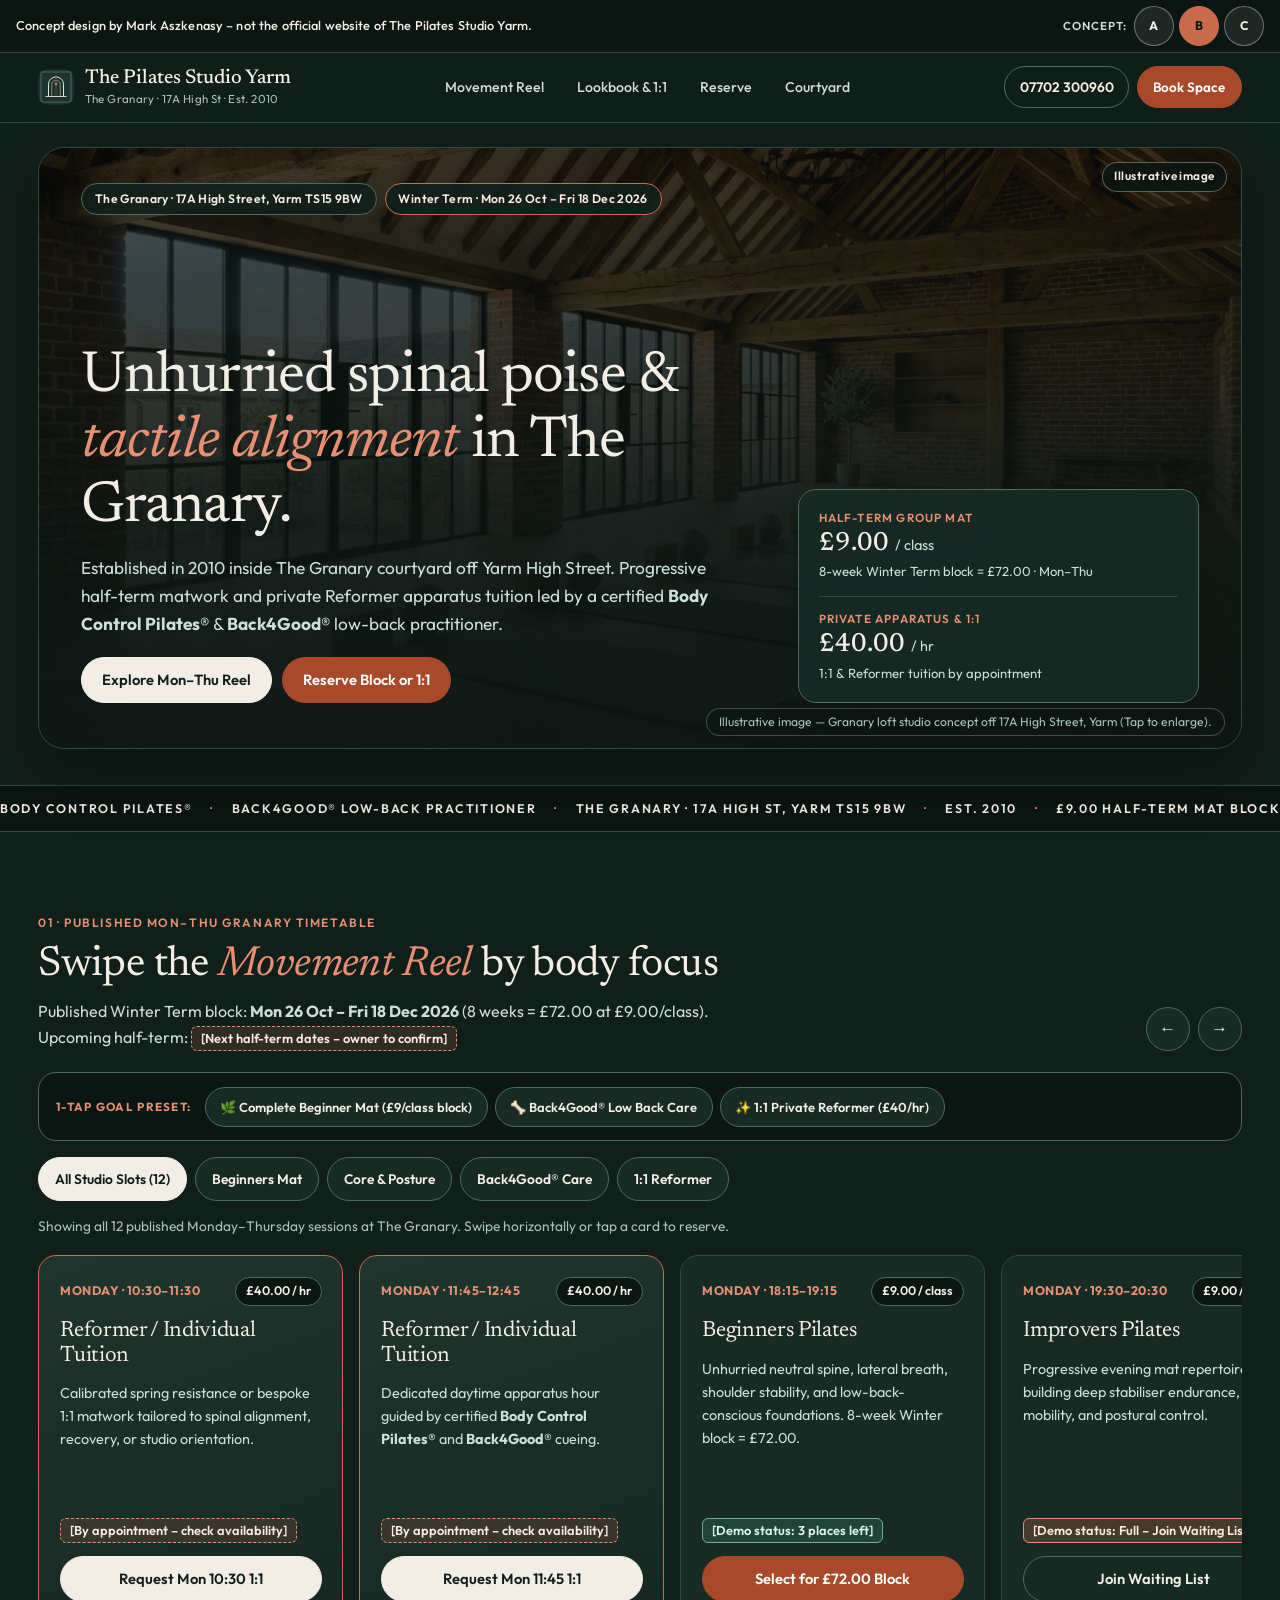
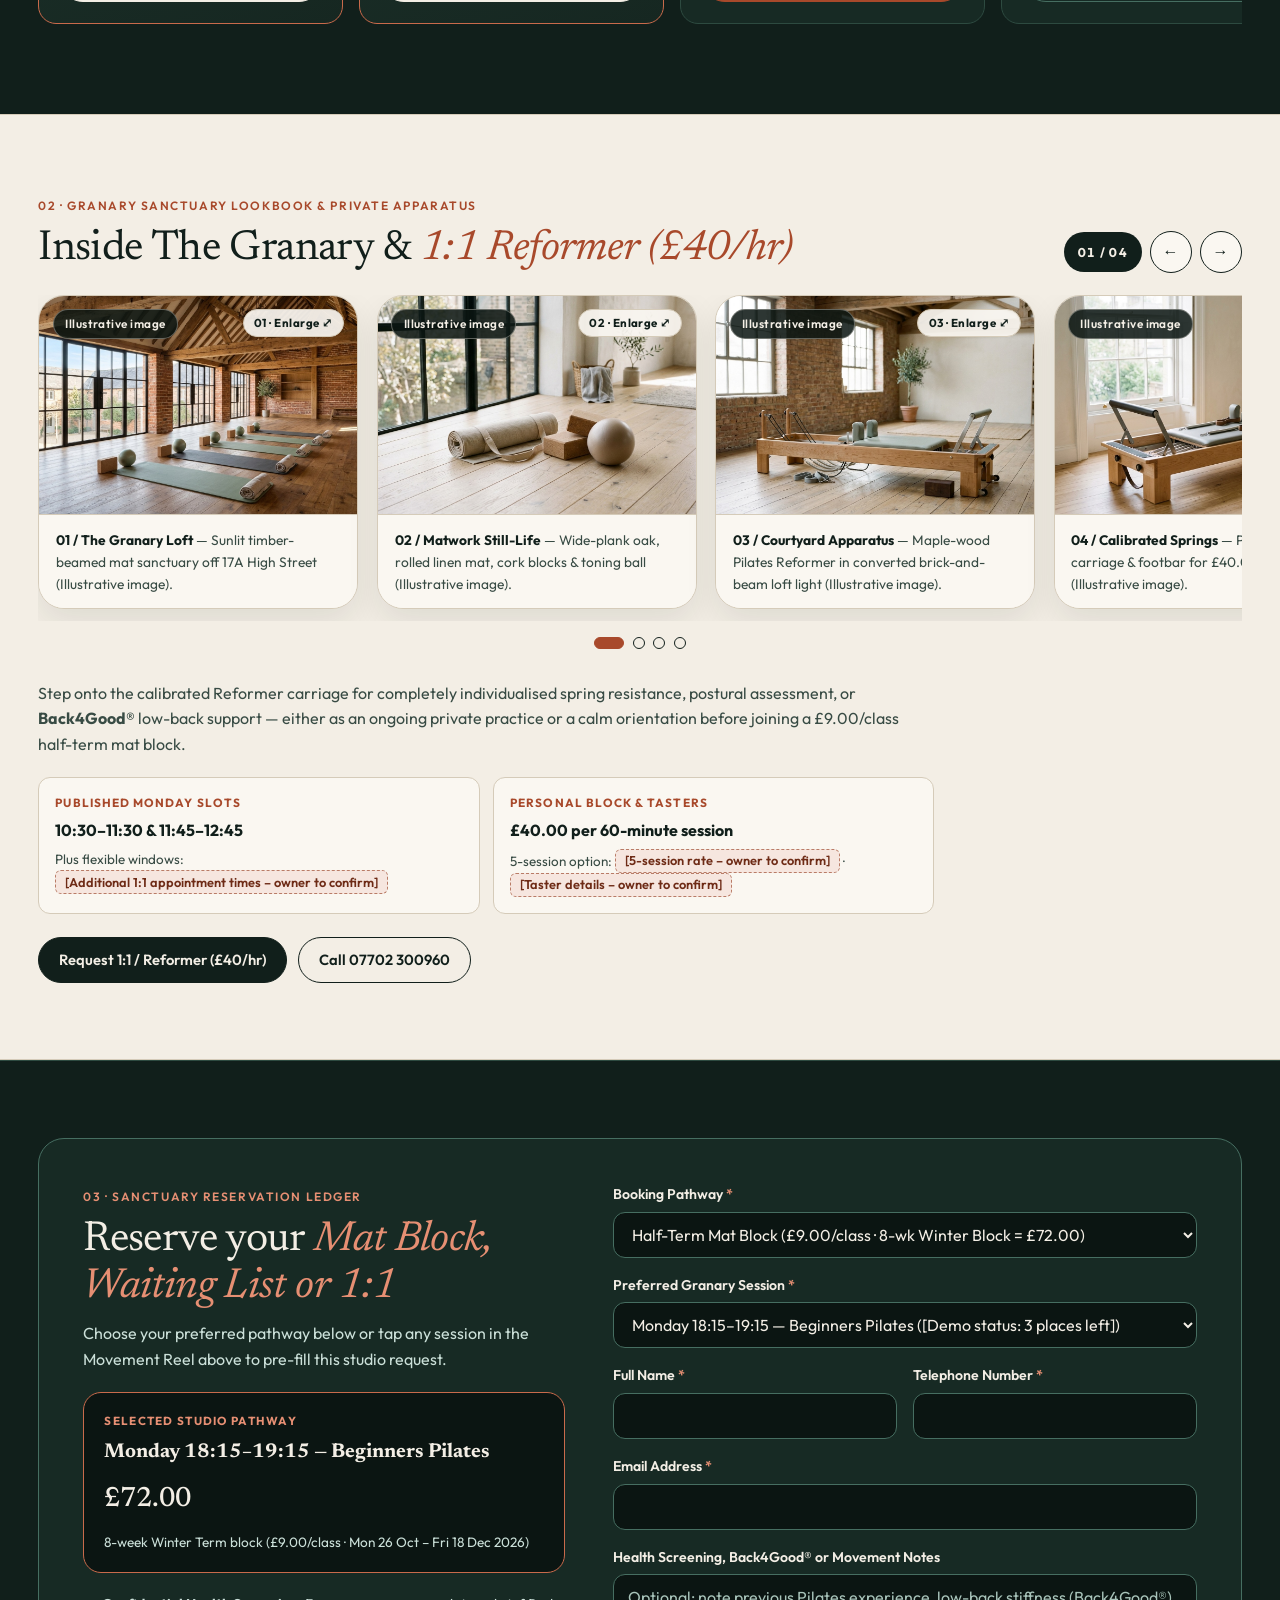
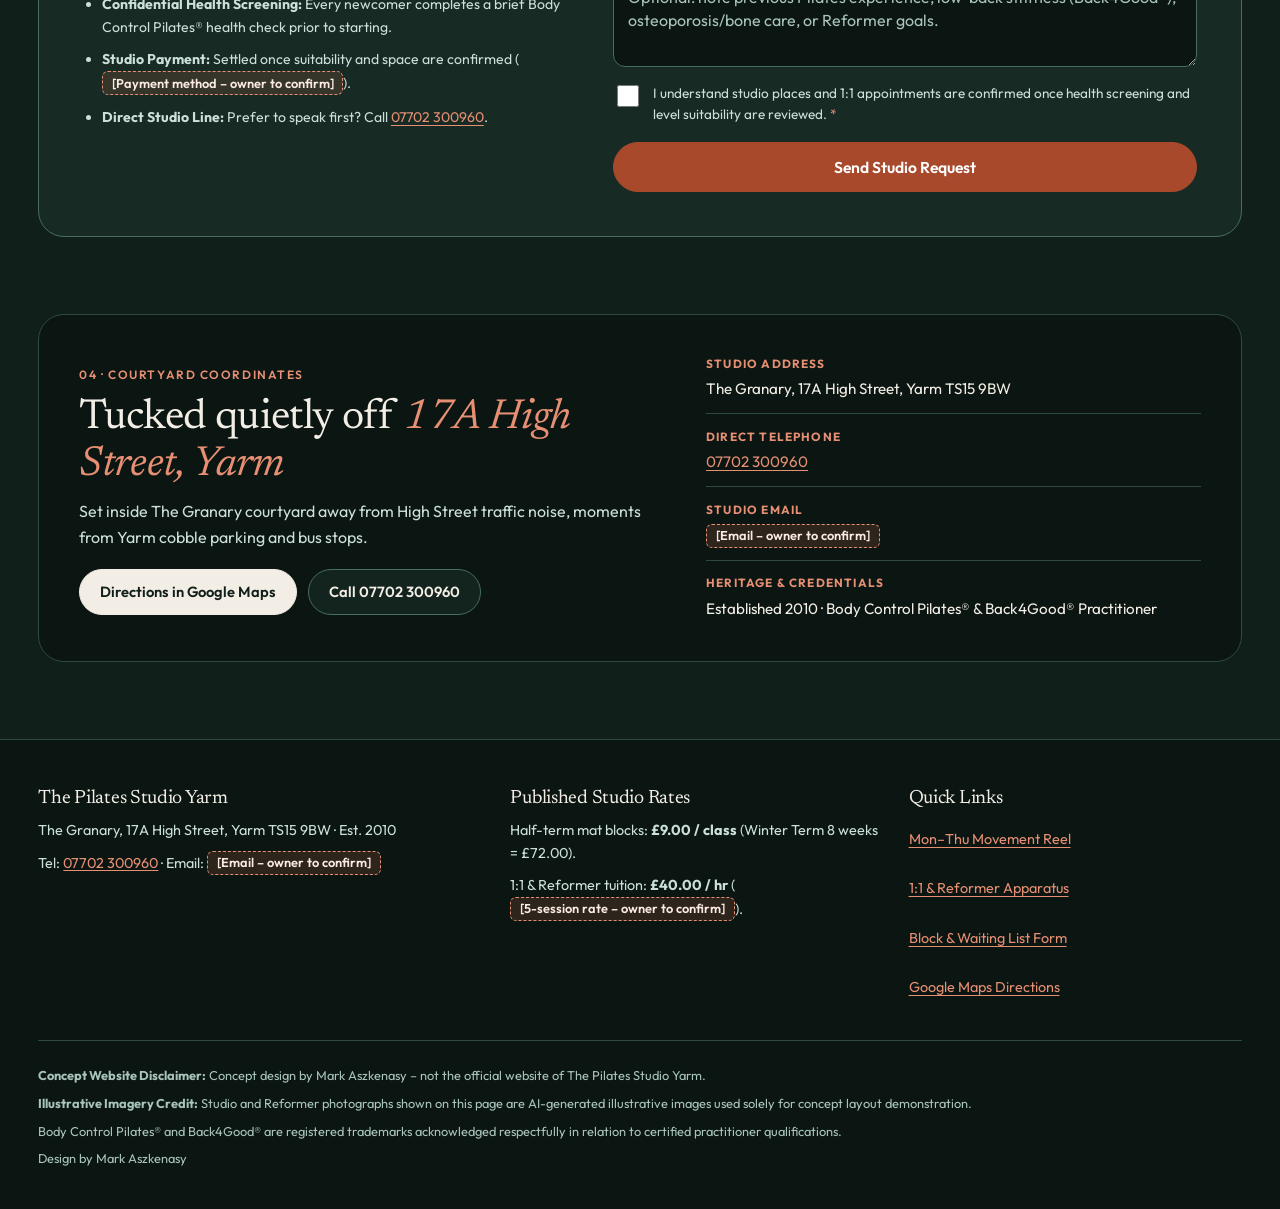
==== commit 8c46e6ec: "Upgrade Sets A, B & C: 4-photo suite, lightbox, frosted docks, presets & live owner receipt" ====
--- a/b/index.html
+++ b/b/index.html
@@ -26,6 +26,7 @@
   </div>
 
   <header class="sanctuary-header">
+    <div class="scroll-progress-rail" id="scroll-progress-rail" aria-hidden="true"></div>
     <div class="container header-bar">
       <a class="brand-cluster" href="index.html">
         <img class="brand-emblem" src="../images/logo-mark.svg" alt="" width="38" height="38">
@@ -37,7 +38,7 @@
 
       <nav class="desktop-nav" aria-label="Primary studio sections">
         <a class="desktop-nav-link" href="#movement-reel">Movement Reel</a>
-        <a class="desktop-nav-link" href="#reformer-vellum">1:1 Reformer</a>
+        <a class="desktop-nav-link" href="#reformer-vellum">Lookbook &amp; 1:1</a>
         <a class="desktop-nav-link" href="#sanctuary-booking">Reserve</a>
         <a class="desktop-nav-link" href="#granary-location">Courtyard</a>
       </nav>
@@ -54,7 +55,17 @@
     <section class="hero-stage" aria-label="The Granary Studio Sanctuary">
       <div class="container">
         <div class="hero-loft-card">
-          <figure class="hero-media">
+          <figure
+            class="hero-media is-lightbox-trigger"
+            tabindex="0"
+            role="button"
+            aria-label="Enlarge illustrative Granary loft photograph"
+            data-lightbox-src="../images/hero.jpg"
+            data-lightbox-alt="Calm timber-beamed Pilates loft studio at The Granary with alignment mats and natural courtyard light"
+            data-lightbox-caption="The Granary Sanctuary — Sunlit timber-beamed Pilates loft off 17A High Street, Yarm."
+            data-lightbox-cta="#sanctuary-booking"
+            data-lightbox-cta-label="Reserve Mat Block or 1:1"
+          >
             <span class="illustrative-badge">Illustrative image</span>
             <img
               src="../images/hero.jpg"
@@ -64,7 +75,7 @@
               fetchpriority="high"
             >
             <figcaption class="sr-caption">
-              Illustrative image — Granary loft studio concept off 17A High Street, Yarm.
+              Illustrative image — Granary loft studio concept off 17A High Street, Yarm (Tap to enlarge).
             </figcaption>
           </figure>
 
@@ -161,9 +172,27 @@
           </div>
         </div>
 
+        <!-- 1-Tap Practice Goal Quick Presets -->
+        <div class="b-preset-strip" role="region" aria-label="1-tap practice goal presets">
+          <span class="b-preset-kicker">1-Tap Goal Preset:</span>
+          <div class="b-preset-buttons">
+            <button type="button" class="b-preset-chip" data-goal-preset="beginner" aria-pressed="false">
+              🌿 Complete Beginner Mat (£9/class block)
+            </button>
+            <button type="button" class="b-preset-chip" data-goal-preset="back4good" aria-pressed="false">
+              🦴 Back4Good® Low Back Care
+            </button>
+            <button type="button" class="b-preset-chip" data-goal-preset="reformer" aria-pressed="false">
+              ✨ 1:1 Private Reformer (£40/hr)
+            </button>
+          </div>
+          <a class="b-preset-jump" id="b-preset-jump" href="#sanctuary-booking" hidden>Review Pre-Filled Form ↓</a>
+        </div>
+
         <!-- Interactive Body-Focus Filter Pills -->
         <div class="focus-filter-bar" role="region" aria-label="Filter studio sessions by body focus">
           <button type="button" class="focus-pill" data-focus="all" aria-pressed="true">All Studio Slots (12)</button>
+          <button type="button" class="focus-pill" data-focus="beginner" aria-pressed="false">Beginners Mat</button>
           <button type="button" class="focus-pill" data-focus="core" aria-pressed="false">Core &amp; Posture</button>
           <button type="button" class="focus-pill" data-focus="back4good" aria-pressed="false">Back4Good® Care</button>
           <button type="button" class="focus-pill" data-focus="reformer" aria-pressed="false">1:1 Reformer</button>
@@ -222,7 +251,7 @@
           </article>
 
           <!-- 3. Mon 18:15 Beginners -->
-          <article class="reel-card" data-focus-tags="core,back4good">
+          <article class="reel-card" data-focus-tags="beginner,core,back4good">
             <div class="reel-card-top">
               <span class="reel-day-chip">Monday · 18:15–19:15</span>
               <span class="reel-rate-chip">£9.00 / class</span>
@@ -360,7 +389,7 @@
           </article>
 
           <!-- 9. Wed 18:00 Beg/Imp -->
-          <article class="reel-card" data-focus-tags="core,back4good">
+          <article class="reel-card" data-focus-tags="beginner,core,back4good">
             <div class="reel-card-top">
               <span class="reel-day-chip">Wednesday · 18:00–19:00</span>
               <span class="reel-rate-chip">£9.00 / class</span>
@@ -454,54 +483,163 @@
       </div>
     </section>
 
-    <!-- Warm Vellum (#F3EEE5) Tactile Contrast Spread: 1:1 & Reformer Apparatus Studio -->
+    <!-- Warm Vellum (#F3EEE5) 4-Frame Sanctuary Lookbook + 1:1 & Reformer Apparatus Studio -->
     <section id="reformer-vellum" class="section-vellum" aria-labelledby="reformer-heading">
       <div class="container">
-        <div class="vellum-spread-grid">
-          <figure class="vellum-figure">
+        <div class="lookbook-header-bar">
+          <div>
+            <span class="eyebrow-tag eyebrow-dark">02 · Granary Sanctuary Lookbook &amp; Private Apparatus</span>
+            <h2 id="reformer-heading">Inside The Granary &amp; <em>1:1 Reformer (£40/hr)</em></h2>
+          </div>
+
+          <div class="lookbook-controls" aria-label="Sanctuary lookbook controls">
+            <span class="lookbook-counter-pill" id="lookbook-counter" aria-live="polite">01 / 04</span>
+            <button type="button" class="lookbook-arrow" id="lookbook-prev" aria-label="Previous lookbook frame">←</button>
+            <button type="button" class="lookbook-arrow" id="lookbook-next" aria-label="Next lookbook frame">→</button>
+          </div>
+        </div>
+
+        <div class="lookbook-snap-rail" id="lookbook-rail" tabindex="0" role="region" aria-label="4-frame Granary studio lookbook">
+          <!-- Frame 01: hero.jpg -->
+          <figure
+            class="lookbook-frame is-lightbox-trigger"
+            tabindex="0"
+            role="button"
+            aria-label="Enlarge Frame 01: Sunlit timber-beamed Granary mat loft"
+            data-lightbox-src="../images/hero.jpg"
+            data-lightbox-alt="Sunlit timber-beamed Granary Pilates loft with alignment mats and apparatus bathed in calm daylight"
+            data-lightbox-caption="01 / The Granary Loft — Sunlit timber-beamed studio sanctuary off 17A High Street, Yarm."
+            data-lightbox-cta="#sanctuary-booking"
+            data-lightbox-cta-label="Reserve £9/Class Mat Block"
+          >
             <span class="illustrative-badge badge-dark">Illustrative image</span>
+            <span class="lookbook-zoom-tag" aria-hidden="true">01 · Enlarge ⤢</span>
+            <img
+              src="../images/hero.jpg"
+              alt="Sunlit timber-beamed Granary Pilates loft with alignment mats and apparatus bathed in calm daylight"
+              width="1440"
+              height="803"
+              loading="lazy"
+            >
+            <figcaption>
+              <strong>01 / The Granary Loft</strong> — Sunlit timber-beamed mat sanctuary off 17A High Street (Illustrative image).
+            </figcaption>
+          </figure>
+
+          <!-- Frame 02: detail-2.jpg -->
+          <figure
+            class="lookbook-frame is-lightbox-trigger"
+            tabindex="0"
+            role="button"
+            aria-label="Enlarge Frame 02: Wide-plank oak floor with rolled linen mat, cork blocks and toning ball"
+            data-lightbox-src="../images/detail-2.jpg"
+            data-lightbox-alt="Serene wide-plank oak studio floor still-life with rolled linen mat, natural cork alignment blocks and soft toning ball"
+            data-lightbox-caption="02 / Matwork Craft — Rolled linen mat, cork alignment blocks & soft toning ball for £9.00/class half-term progression."
+            data-lightbox-cta="#sanctuary-booking"
+            data-lightbox-cta-label="Reserve £9/Class Mat Block"
+          >
+            <span class="illustrative-badge badge-dark">Illustrative image</span>
+            <span class="lookbook-zoom-tag" aria-hidden="true">02 · Enlarge ⤢</span>
+            <img
+              src="../images/detail-2.jpg"
+              alt="Serene wide-plank oak studio floor still-life with rolled linen mat, natural cork alignment blocks and soft toning ball"
+              width="1200"
+              height="896"
+              loading="lazy"
+            >
+            <figcaption>
+              <strong>02 / Matwork Still-Life</strong> — Wide-plank oak, rolled linen mat, cork blocks &amp; toning ball (Illustrative image).
+            </figcaption>
+          </figure>
+
+          <!-- Frame 03: detail-1.jpg -->
+          <figure
+            class="lookbook-frame is-lightbox-trigger"
+            tabindex="0"
+            role="button"
+            aria-label="Enlarge Frame 03: Sunlit maple-wood Pilates Reformer in converted brick-and-beam loft"
+            data-lightbox-src="../images/detail-1.jpg"
+            data-lightbox-alt="Sunlit maple-wood Pilates Reformer positioned inside a converted brick-and-beam Granary loft"
+            data-lightbox-caption="03 / Brick & Beam Apparatus — Maple-wood Reformer set in calm courtyard daylight at The Granary."
+            data-lightbox-cta="#sanctuary-booking"
+            data-lightbox-cta-label="Request 1:1 Reformer (£40/hr)"
+          >
+            <span class="illustrative-badge badge-dark">Illustrative image</span>
+            <span class="lookbook-zoom-tag" aria-hidden="true">03 · Enlarge ⤢</span>
+            <img
+              src="../images/detail-1.jpg"
+              alt="Sunlit maple-wood Pilates Reformer positioned inside a converted brick-and-beam Granary loft"
+              width="1200"
+              height="896"
+              loading="lazy"
+            >
+            <figcaption>
+              <strong>03 / Courtyard Apparatus</strong> — Maple-wood Pilates Reformer in converted brick-and-beam loft light (Illustrative image).
+            </figcaption>
+          </figure>
+
+          <!-- Frame 04: feature.jpg -->
+          <figure
+            class="lookbook-frame is-lightbox-trigger"
+            tabindex="0"
+            role="button"
+            aria-label="Enlarge Frame 04: Precision Reformer carriage, calibrated springs and footbar"
+            data-lightbox-src="../images/feature.jpg"
+            data-lightbox-alt="Precision Pilates Reformer carriage with springs, footbar and padded platform inside a sunlit timber studio"
+            data-lightbox-caption="04 / Calibrated Spring Tuition — 1:1 Reformer carriage & footbar precision at £40.00 per hour."
+            data-lightbox-cta="#sanctuary-booking"
+            data-lightbox-cta-label="Request 1:1 Reformer (£40/hr)"
+          >
+            <span class="illustrative-badge badge-dark">Illustrative image</span>
+            <span class="lookbook-zoom-tag" aria-hidden="true">04 · Enlarge ⤢</span>
             <img
               src="../images/feature.jpg"
               alt="Precision Pilates Reformer carriage with springs, footbar and padded platform inside a sunlit timber studio"
               width="1200"
               height="896"
+              loading="lazy"
             >
             <figcaption>
-              Illustrative image — Reformer apparatus concept visual for 1:1 tuition at The Granary.
+              <strong>04 / Calibrated Springs</strong> — Precision Reformer carriage &amp; footbar for £40.00/hr 1:1 tuition (Illustrative image).
             </figcaption>
           </figure>
-
-          <div class="vellum-copy-panel">
-            <span class="eyebrow-tag eyebrow-dark">02 · Private Apparatus Sanctuary</span>
-            <h2 id="reformer-heading">One-to-one &amp; <em>Reformer apparatus</em> at £40.00 / hr</h2>
-            <p>
-              Step onto the calibrated Reformer carriage for completely individualised spring resistance, postural assessment, or <strong>Back4Good®</strong> low-back support — either as an ongoing private practice or a calm orientation before joining a £9.00/class half-term mat block.
-            </p>
-
-            <div class="vellum-spec-cards">
-              <div class="vellum-spec-item">
-                <span class="spec-label">Published Monday Slots</span>
-                <strong>10:30–11:30 &amp; 11:45–12:45</strong>
-                <span class="spec-sub">Plus flexible windows: <span class="ph ph-light">[Additional 1:1 appointment times – owner to confirm]</span></span>
-              </div>
-              <div class="vellum-spec-item">
-                <span class="spec-label">Personal Block &amp; Tasters</span>
-                <strong>£40.00 per 60-minute session</strong>
-                <span class="spec-sub">5-session option: <span class="ph ph-light">[5-session rate – owner to confirm]</span> · <span class="ph ph-light">[Taster details – owner to confirm]</span></span>
-              </div>
-            </div>
-
-            <div class="hero-cta-row">
-              <button
-                type="button"
-                class="btn btn-eucalyptus-solid"
-                data-pick-slot="mon-1030-reformer"
-                data-pick-mode="reformer"
-              >
-                Request 1:1 / Reformer (£40/hr)
-              </button>
-              <a class="btn btn-outline-ink" href="tel:07702300960">Call 07702 300960</a>
-            </div>
+        </div>
+
+        <div class="lookbook-dots" id="lookbook-dots" role="tablist" aria-label="Lookbook frame indicators">
+          <button type="button" class="lookbook-dot is-active" data-lookbook-index="0" aria-label="Go to frame 1 of 4" aria-selected="true"></button>
+          <button type="button" class="lookbook-dot" data-lookbook-index="1" aria-label="Go to frame 2 of 4" aria-selected="false"></button>
+          <button type="button" class="lookbook-dot" data-lookbook-index="2" aria-label="Go to frame 3 of 4" aria-selected="false"></button>
+          <button type="button" class="lookbook-dot" data-lookbook-index="3" aria-label="Go to frame 4 of 4" aria-selected="false"></button>
+        </div>
+
+        <div class="vellum-copy-panel vellum-copy-wide">
+          <p>
+            Step onto the calibrated Reformer carriage for completely individualised spring resistance, postural assessment, or <strong>Back4Good®</strong> low-back support — either as an ongoing private practice or a calm orientation before joining a £9.00/class half-term mat block.
+          </p>
+
+          <div class="vellum-spec-cards">
+            <div class="vellum-spec-item">
+              <span class="spec-label">Published Monday Slots</span>
+              <strong>10:30–11:30 &amp; 11:45–12:45</strong>
+              <span class="spec-sub">Plus flexible windows: <span class="ph ph-light">[Additional 1:1 appointment times – owner to confirm]</span></span>
+            </div>
+            <div class="vellum-spec-item">
+              <span class="spec-label">Personal Block &amp; Tasters</span>
+              <strong>£40.00 per 60-minute session</strong>
+              <span class="spec-sub">5-session option: <span class="ph ph-light">[5-session rate – owner to confirm]</span> · <span class="ph ph-light">[Taster details – owner to confirm]</span></span>
+            </div>
+          </div>
+
+          <div class="hero-cta-row">
+            <button
+              type="button"
+              class="btn btn-eucalyptus-solid"
+              data-pick-slot="mon-1030-reformer"
+              data-pick-mode="reformer"
+            >
+              Request 1:1 / Reformer (£40/hr)
+            </button>
+            <a class="btn btn-outline-ink" href="tel:07702300960">Call 07702 300960</a>
           </div>
         </div>
       </div>
@@ -707,7 +845,25 @@
     </div>
   </footer>
 
-  <!-- Floating Sanctuary Pill Dock (Mobile/Tablet) -->
+  <div class="micro-toast" id="micro-toast" role="status" aria-live="polite" hidden></div>
+
+  <dialog class="sanctuary-lightbox" id="photo-lightbox" aria-label="Studio photograph viewer">
+    <div class="lightbox-card">
+      <div class="lightbox-topbar">
+        <span class="lightbox-ill-tag">Illustrative image</span>
+        <button type="button" class="lightbox-close" data-lightbox-close aria-label="Close photograph viewer">✕ Close</button>
+      </div>
+      <div class="lightbox-stage">
+        <img id="lightbox-img" src="../images/hero.jpg" alt="" width="1200" height="896">
+      </div>
+      <div class="lightbox-meta">
+        <p id="lightbox-caption" class="lightbox-caption"></p>
+        <a id="lightbox-cta" class="btn btn-terracotta btn-compact" href="#sanctuary-booking">Reserve Space</a>
+      </div>
+    </div>
+  </dialog>
+
+  <!-- Frosted Glass Safe-Area Floating Sanctuary Pill Dock (Mobile/Tablet) -->
   <nav class="floating-pill-dock" aria-label="Quick studio actions">
     <a class="dock-btn" href="tel:07702300960">Call</a>
     <a class="dock-btn" href="#movement-reel">Timetable</a>
--- a/b/css/styles.css
+++ b/b/css/styles.css
@@ -137,13 +137,13 @@
   top: 0.75rem;
 }
 
-/* Top Concept Banner + Switcher */
+/* Top Concept Banner + Switcher (<= 84px at 390px, >= 40px pills) */
 .concept-banner {
   background-color: var(--bg-deep);
   color: var(--vellum);
-  font-size: 0.8rem;
-  line-height: 1.45;
-  padding: 0.45rem 0.85rem;
+  font-size: 0.73rem;
+  line-height: 1.26;
+  padding: 0.28rem 0.7rem;
   border-bottom: 1px solid var(--border-subtle);
   overflow-wrap: anywhere;
 }
@@ -152,18 +152,20 @@
   max-width: var(--container-max);
   margin: 0 auto;
   display: flex;
-  flex-direction: column;
-  align-items: center;
-  justify-content: center;
-  gap: 0.4rem;
-  text-align: center;
-}
-
-@media (min-width: 920px) {
+  flex-direction: row;
+  align-items: center;
+  justify-content: space-between;
+  gap: 0.5rem;
+  text-align: left;
+}
+
+@media (min-width: 760px) {
+  .concept-banner {
+    font-size: 0.8rem;
+    line-height: 1.4;
+    padding: 0.36rem 1rem;
+  }
   .concept-banner-inner {
-    flex-direction: row;
-    justify-content: space-between;
-    text-align: left;
     gap: 1rem;
   }
 }
@@ -171,20 +173,23 @@
 .concept-banner p {
   margin: 0;
   font-weight: 500;
-  letter-spacing: 0.015em;
+  letter-spacing: 0.01em;
+  min-width: 0;
+  flex: 1 1 auto;
 }
 
 .concept-switcher {
   display: inline-flex;
   align-items: center;
-  flex-wrap: wrap;
-  justify-content: center;
-  gap: 0.35rem;
+  flex-wrap: nowrap;
+  justify-content: flex-end;
+  gap: 0.22rem;
   flex-shrink: 0;
 }
 
 .concept-switcher-label {
-  font-size: 0.74rem;
+  display: none;
+  font-size: 0.72rem;
   font-weight: 600;
   text-transform: uppercase;
   letter-spacing: 0.08em;
@@ -192,18 +197,27 @@
   margin-right: 0.12rem;
 }
 
+@media (min-width: 640px) {
+  .concept-switcher-label {
+    display: inline;
+  }
+  .concept-switcher {
+    gap: 0.32rem;
+  }
+}
+
 .concept-pill {
   display: inline-flex;
   align-items: center;
   justify-content: center;
-  min-width: 42px;
-  min-height: 42px;
-  padding: 0 0.65rem;
-  border-radius: var(--radius-pill);
-  border: 1px solid rgba(243, 238, 229, 0.35);
-  background-color: rgba(255, 255, 255, 0.06);
-  color: var(--vellum);
-  font-size: 0.8rem;
+  min-width: 40px;
+  min-height: 40px;
+  padding: 0 0.5rem;
+  border-radius: var(--radius-pill);
+  border: 1px solid rgba(243, 238, 229, 0.38);
+  background-color: rgba(255, 255, 255, 0.08);
+  color: var(--vellum);
+  font-size: 0.78rem;
   font-weight: 700;
   text-decoration: none;
   line-height: 1;
@@ -1288,22 +1302,34 @@
   margin: 0;
 }
 
-/* Floating Pill Dock */
+/* Frosted Glass Safe-Area Floating Pill Dock + Auto-Clearance */
 .floating-pill-dock {
   position: fixed;
-  left: 50%;
+  left: 0;
+  right: 0;
+  margin-inline: auto;
   bottom: calc(0.65rem + env(safe-area-inset-bottom, 0px));
-  transform: translateX(-50%);
+  transform: translateY(0);
+  opacity: 1;
   width: min(calc(100% - 1.25rem), 420px);
   z-index: 1400;
-  background-color: rgba(11, 21, 18, 0.95);
-  border: 1px solid var(--border-strong);
+  background-color: rgba(11, 21, 18, 0.96);
+  backdrop-filter: blur(20px) saturate(180%);
+  -webkit-backdrop-filter: blur(20px) saturate(180%);
+  border: 1px solid rgba(243, 238, 229, 0.24);
   border-radius: var(--radius-pill);
   padding: 0.35rem;
   display: grid;
   grid-template-columns: repeat(3, 1fr);
   gap: 0.3rem;
-  box-shadow: 0 14px 34px rgba(0, 0, 0, 0.5);
+  box-shadow: inset 0 1px 0 rgba(255, 255, 255, 0.16), 0 16px 38px rgba(0, 0, 0, 0.55);
+  transition: transform 0.32s cubic-bezier(0.22, 1, 0.36, 1), opacity 0.24s ease;
+}
+
+.floating-pill-dock.is-dock-hidden {
+  transform: translateY(130%);
+  opacity: 0;
+  pointer-events: none;
 }
 
 @media (min-width: 960px) {
@@ -1356,3 +1382,485 @@
     justify-content: center;
   }
 }
+
+
+/* ==========================================================================
+   Agency Excellence Upgrades — View Transitions, Scroll Progress, 1-Tap Presets,
+   4-Frame Lookbook Rail (01 / 04), <dialog> Lightbox, Micro-Toast & Receipt Ticket
+   ========================================================================== */
+
+@media (prefers-reduced-motion: no-preference) {
+  @view-transition {
+    navigation: auto;
+  }
+}
+
+.scroll-progress-rail {
+  position: absolute;
+  left: 0;
+  top: 0;
+  width: 100%;
+  height: 2.5px;
+  background: linear-gradient(90deg, var(--terracotta) 0%, var(--terracotta-glow) 100%);
+  transform-origin: 0 50%;
+  transform: scaleX(0);
+  pointer-events: none;
+  z-index: 30;
+  transition: transform 0.08s linear;
+}
+
+.is-lightbox-trigger {
+  cursor: zoom-in;
+}
+
+/* 1-Tap Practice Goal Quick Presets */
+.b-preset-strip {
+  display: flex;
+  flex-wrap: wrap;
+  align-items: center;
+  gap: 0.6rem 0.85rem;
+  padding: 0.85rem 1.05rem;
+  margin-bottom: 1rem;
+  background-color: var(--bg-deep);
+  border: 1px solid var(--border-strong);
+  border-radius: var(--radius-lg);
+}
+
+.b-preset-kicker {
+  font-size: 0.73rem;
+  font-weight: 700;
+  text-transform: uppercase;
+  letter-spacing: 0.11em;
+  color: var(--terracotta-glow);
+  flex-shrink: 0;
+}
+
+.b-preset-buttons {
+  display: flex;
+  flex-wrap: wrap;
+  gap: 0.45rem;
+  flex: 1 1 auto;
+}
+
+.b-preset-chip {
+  appearance: none;
+  min-height: 40px;
+  padding: 0.42rem 0.9rem;
+  border-radius: var(--radius-pill);
+  border: 1px solid var(--border-strong);
+  background-color: var(--surface-card);
+  color: var(--vellum);
+  font-family: var(--font-sans);
+  font-size: 0.81rem;
+  font-weight: 600;
+  line-height: 1.25;
+  text-align: left;
+  cursor: pointer;
+  transition: background-color 0.18s ease, border-color 0.18s ease, color 0.18s ease;
+}
+
+.b-preset-chip:hover {
+  border-color: var(--terracotta-glow);
+}
+
+.b-preset-chip[aria-pressed="true"] {
+  background-color: var(--terracotta-cta);
+  border-color: var(--terracotta-glow);
+  color: #FFFFFF;
+}
+
+.b-preset-jump {
+  font-size: 0.8rem;
+  font-weight: 700;
+  color: var(--vellum);
+  text-decoration: none;
+  padding: 0.36rem 0.78rem;
+  border-radius: var(--radius-pill);
+  border: 1px solid var(--terracotta-glow);
+  background-color: rgba(201, 106, 75, 0.22);
+}
+
+.b-preset-jump[hidden] {
+  display: none;
+}
+
+.reel-card.is-preset-match {
+  border-color: var(--terracotta-glow);
+  box-shadow: 0 0 0 2px rgba(230, 143, 115, 0.42), 0 14px 32px rgba(0, 0, 0, 0.35);
+}
+
+/* 4-Frame Sanctuary Lookbook Rail (01 / 04 + Arrows + Dots) */
+.lookbook-header-bar {
+  display: flex;
+  flex-wrap: wrap;
+  align-items: flex-end;
+  justify-content: space-between;
+  gap: 1rem;
+  margin-bottom: 1.35rem;
+}
+
+.lookbook-header-bar h2 {
+  font-size: clamp(1.75rem, 3.3vw, 2.65rem);
+  margin: 0;
+}
+
+.lookbook-controls {
+  display: inline-flex;
+  align-items: center;
+  gap: 0.5rem;
+}
+
+.lookbook-counter-pill {
+  display: inline-flex;
+  align-items: center;
+  justify-content: center;
+  min-height: 40px;
+  padding: 0 0.85rem;
+  border-radius: var(--radius-pill);
+  background-color: var(--ink-dark);
+  color: var(--vellum);
+  font-size: 0.8rem;
+  font-weight: 700;
+  letter-spacing: 0.1em;
+  font-variant-numeric: tabular-nums;
+}
+
+.lookbook-arrow {
+  display: inline-flex;
+  align-items: center;
+  justify-content: center;
+  width: 42px;
+  height: 42px;
+  border-radius: 50%;
+  border: 1px solid var(--ink-dark);
+  background-color: var(--vellum-card);
+  color: var(--ink-dark);
+  font-size: 1rem;
+  font-weight: 700;
+  cursor: pointer;
+}
+
+.lookbook-arrow:hover {
+  background-color: var(--ink-dark);
+  color: var(--vellum);
+}
+
+.lookbook-snap-rail {
+  display: grid;
+  grid-auto-flow: column;
+  grid-auto-columns: minmax(min(86vw, 320px), 520px);
+  gap: 1.15rem;
+  overflow-x: auto;
+  overscroll-behavior-x: contain;
+  scroll-snap-type: x mandatory;
+  padding-bottom: 0.75rem;
+  scrollbar-width: thin;
+  scrollbar-color: var(--ink-dark) var(--vellum);
+}
+
+.lookbook-frame {
+  margin: 0;
+  scroll-snap-align: start;
+  position: relative;
+  border-radius: var(--radius-xl);
+  overflow: hidden;
+  border: 1px solid var(--vellum-border);
+  background-color: var(--vellum-card);
+  box-shadow: 0 14px 32px rgba(17, 31, 27, 0.09);
+  display: flex;
+  flex-direction: column;
+}
+
+.lookbook-frame img {
+  width: 100%;
+  aspect-ratio: 16 / 11;
+  object-fit: cover;
+}
+
+.lookbook-zoom-tag {
+  position: absolute;
+  top: 0.85rem;
+  right: 0.85rem;
+  z-index: 3;
+  background-color: rgba(250, 247, 241, 0.92);
+  color: var(--ink-dark);
+  border: 1px solid var(--vellum-border);
+  padding: 0.24rem 0.65rem;
+  border-radius: var(--radius-pill);
+  font-size: 0.72rem;
+  font-weight: 700;
+  letter-spacing: 0.04em;
+}
+
+.lookbook-frame figcaption {
+  padding: 0.85rem 1.05rem;
+  font-size: 0.86rem;
+  color: var(--ink-muted);
+  border-top: 1px solid var(--vellum-border);
+  background-color: var(--vellum-card);
+}
+
+.lookbook-frame figcaption strong {
+  color: var(--ink-dark);
+}
+
+.lookbook-dots {
+  display: flex;
+  align-items: center;
+  justify-content: center;
+  gap: 0.55rem;
+  margin: 0.95rem 0 2rem;
+}
+
+.lookbook-dot {
+  appearance: none;
+  width: 12px;
+  height: 12px;
+  padding: 0;
+  border-radius: var(--radius-pill);
+  border: 1.5px solid var(--ink-dark);
+  background-color: transparent;
+  cursor: pointer;
+  transition: width 0.22s ease, background-color 0.22s ease;
+}
+
+.lookbook-dot.is-active {
+  width: 30px;
+  background-color: var(--terracotta-cta);
+  border-color: var(--terracotta-cta);
+}
+
+.vellum-copy-wide {
+  max-width: 56rem;
+}
+
+/* Native <dialog> Photo Lightbox */
+.sanctuary-lightbox {
+  border: none;
+  padding: 0;
+  max-width: min(94vw, 56rem);
+  width: 100%;
+  background: transparent;
+  color: var(--vellum);
+}
+
+.sanctuary-lightbox::backdrop {
+  background: rgba(8, 15, 13, 0.82);
+  backdrop-filter: blur(12px);
+  -webkit-backdrop-filter: blur(12px);
+}
+
+.lightbox-card {
+  background-color: var(--surface-card);
+  border: 1px solid var(--border-strong);
+  border-radius: var(--radius-xl);
+  overflow: hidden;
+  box-shadow: 0 28px 64px rgba(0, 0, 0, 0.65);
+}
+
+.lightbox-topbar {
+  display: flex;
+  align-items: center;
+  justify-content: space-between;
+  gap: 0.75rem;
+  padding: 0.7rem 1.1rem;
+  background-color: var(--bg-deep);
+  border-bottom: 1px solid var(--border-subtle);
+}
+
+.lightbox-ill-tag {
+  font-size: 0.72rem;
+  font-weight: 700;
+  text-transform: uppercase;
+  letter-spacing: 0.1em;
+  color: var(--vellum);
+  border: 1px solid rgba(243, 238, 229, 0.3);
+  padding: 0.2rem 0.6rem;
+  border-radius: var(--radius-pill);
+}
+
+.lightbox-close {
+  appearance: none;
+  min-height: 40px;
+  padding: 0.35rem 0.85rem;
+  border-radius: var(--radius-pill);
+  border: 1px solid var(--border-strong);
+  background-color: var(--surface-elevated);
+  color: var(--vellum);
+  font-family: var(--font-sans);
+  font-size: 0.78rem;
+  font-weight: 700;
+  cursor: pointer;
+}
+
+.lightbox-stage {
+  background-color: #070E0C;
+  display: flex;
+  align-items: center;
+  justify-content: center;
+  max-height: 64vh;
+}
+
+.lightbox-stage img {
+  width: 100%;
+  max-height: 64vh;
+  object-fit: contain;
+}
+
+.lightbox-meta {
+  display: flex;
+  flex-wrap: wrap;
+  align-items: center;
+  justify-content: space-between;
+  gap: 0.85rem;
+  padding: 0.95rem 1.15rem;
+  background-color: var(--surface-card);
+  border-top: 1px solid var(--border-subtle);
+}
+
+.lightbox-caption {
+  margin: 0;
+  font-size: 0.88rem;
+  color: var(--vellum);
+  flex: 1 1 16rem;
+}
+
+/* Micro-Toast */
+.micro-toast {
+  position: fixed;
+  left: 0;
+  right: 0;
+  margin-inline: auto;
+  bottom: calc(5.1rem + env(safe-area-inset-bottom, 0px));
+  z-index: 1550;
+  width: max-content;
+  max-width: min(92vw, 30rem);
+  background-color: rgba(11, 21, 18, 0.96);
+  backdrop-filter: blur(16px);
+  -webkit-backdrop-filter: blur(16px);
+  color: var(--vellum);
+  border: 1px solid var(--terracotta-glow);
+  border-radius: var(--radius-pill);
+  padding: 0.58rem 1.05rem;
+  font-size: 0.82rem;
+  font-weight: 600;
+  text-align: center;
+  box-shadow: 0 14px 34px rgba(0, 0, 0, 0.5);
+  pointer-events: none;
+}
+
+@media (min-width: 960px) {
+  .micro-toast {
+    bottom: 1.5rem;
+  }
+}
+
+.micro-toast[hidden] {
+  display: none;
+}
+
+/* Live Digital Enquiry Ticket inside #pb-confirmation */
+.demo-verbatim-notice {
+  margin: 0 0 0.85rem;
+  padding-bottom: 0.75rem;
+  border-bottom: 1px solid rgba(117, 192, 161, 0.35);
+  font-size: 0.95rem;
+  font-weight: 700;
+  color: #FFFFFF;
+}
+
+.owner-receipt-ticket {
+  background-color: var(--bg-deep);
+  border: 1px solid var(--border-strong);
+  border-radius: var(--radius-md);
+  padding: 0.95rem 1.05rem;
+  color: var(--vellum);
+  font-weight: 400;
+}
+
+.ticket-head {
+  display: flex;
+  flex-wrap: wrap;
+  align-items: center;
+  justify-content: space-between;
+  gap: 0.45rem;
+  padding-bottom: 0.6rem;
+  margin-bottom: 0.75rem;
+  border-bottom: 1px dashed var(--border-strong);
+}
+
+.ticket-title {
+  font-size: 0.74rem;
+  font-weight: 700;
+  text-transform: uppercase;
+  letter-spacing: 0.1em;
+  color: var(--terracotta-glow);
+}
+
+.ticket-ref {
+  font-size: 0.74rem;
+  font-weight: 700;
+  background-color: var(--surface-elevated);
+  color: var(--vellum);
+  padding: 0.16rem 0.55rem;
+  border-radius: var(--radius-pill);
+  border: 1px solid var(--border-strong);
+}
+
+.ticket-dl {
+  margin: 0;
+  display: grid;
+  grid-template-columns: 1fr;
+  gap: 0.55rem 1rem;
+  font-size: 0.85rem;
+}
+
+@media (min-width: 560px) {
+  .ticket-dl {
+    grid-template-columns: repeat(2, minmax(0, 1fr));
+  }
+}
+
+.ticket-dl dt {
+  font-size: 0.7rem;
+  font-weight: 700;
+  text-transform: uppercase;
+  letter-spacing: 0.08em;
+  color: var(--text-soft);
+}
+
+.ticket-dl dd {
+  margin: 0.12rem 0 0;
+  font-weight: 600;
+  color: var(--vellum);
+  overflow-wrap: anywhere;
+}
+
+.ticket-actions {
+  display: flex;
+  flex-wrap: wrap;
+  gap: 0.55rem;
+  margin-top: 0.85rem;
+  padding-top: 0.75rem;
+  border-top: 1px solid var(--border-subtle);
+}
+
+.ticket-btn {
+  appearance: none;
+  min-height: 38px;
+  padding: 0.38rem 0.85rem;
+  border-radius: var(--radius-pill);
+  font-family: var(--font-sans);
+  font-size: 0.77rem;
+  font-weight: 700;
+  cursor: pointer;
+  border: 1px solid var(--terracotta-cta);
+  background-color: var(--terracotta-cta);
+  color: #FFFFFF;
+}
+
+.ticket-btn-secondary {
+  background-color: transparent;
+  border-color: var(--border-strong);
+  color: var(--vellum);
+}
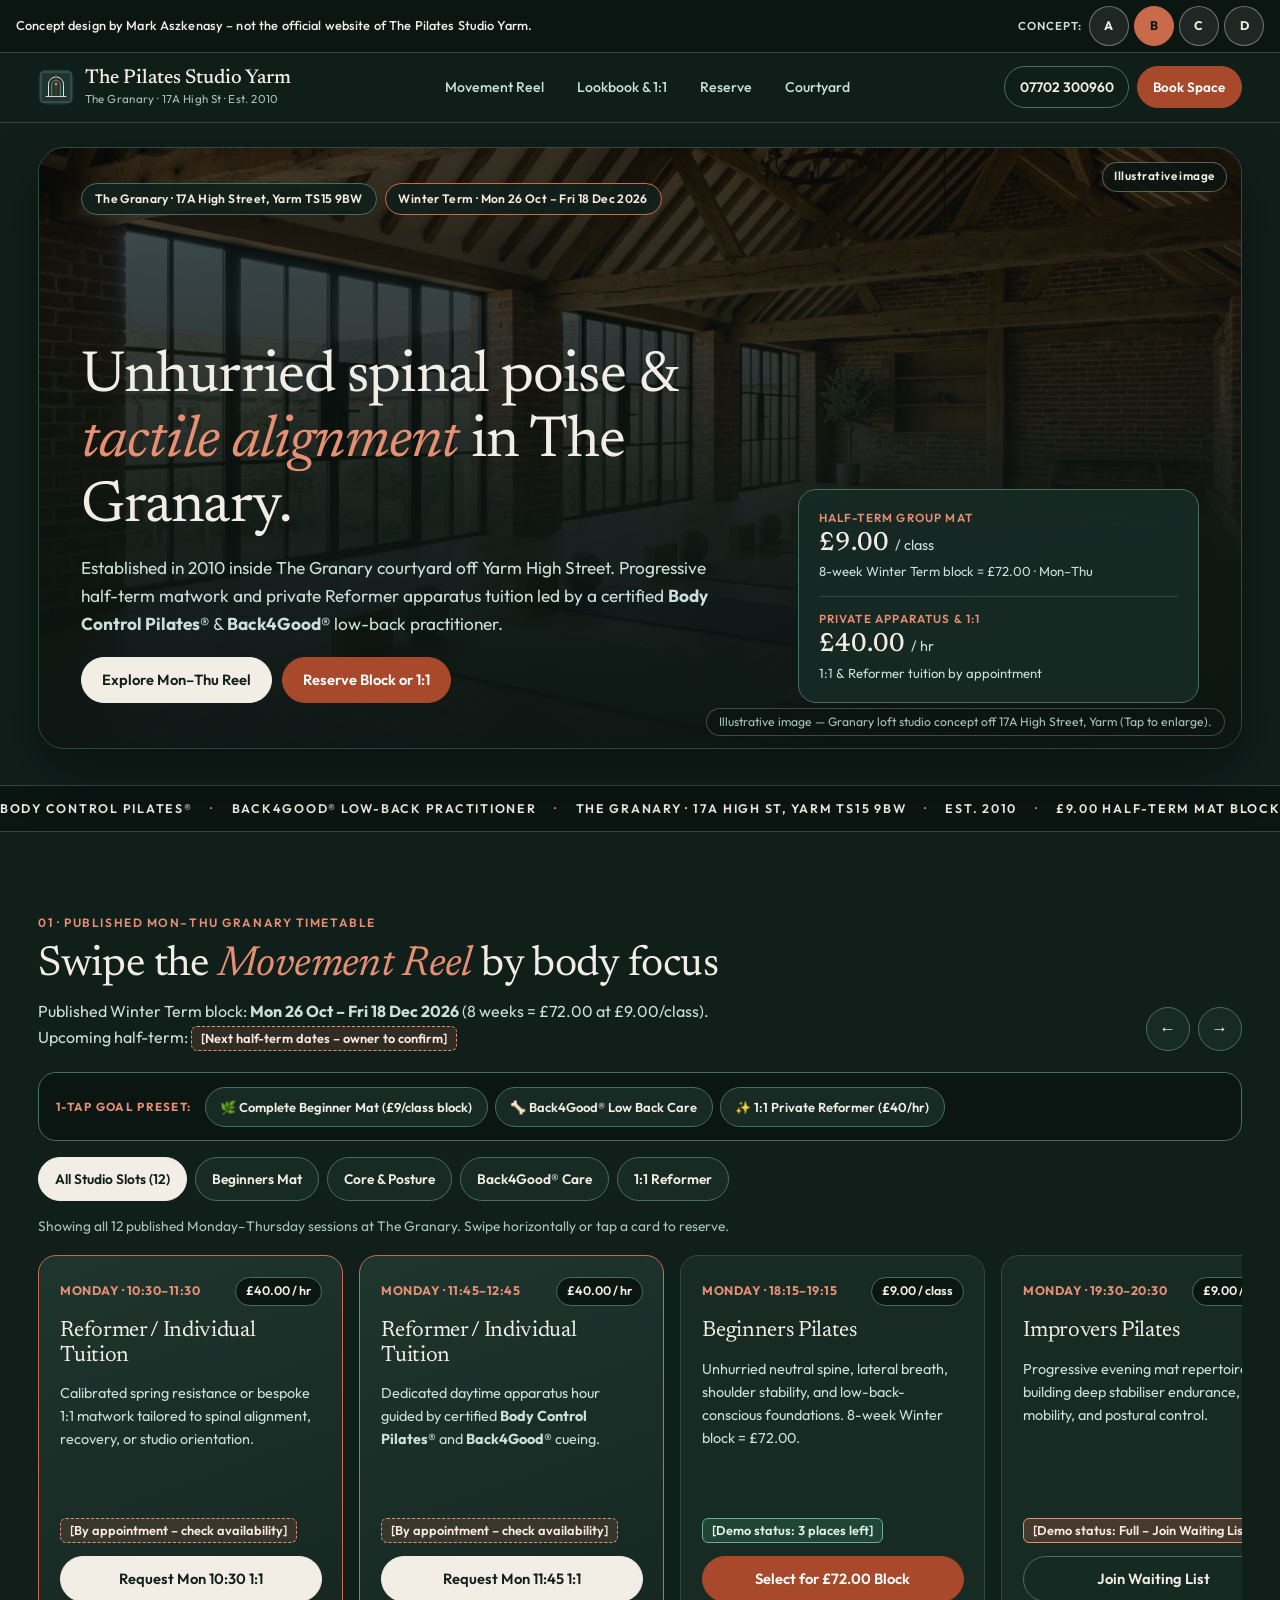
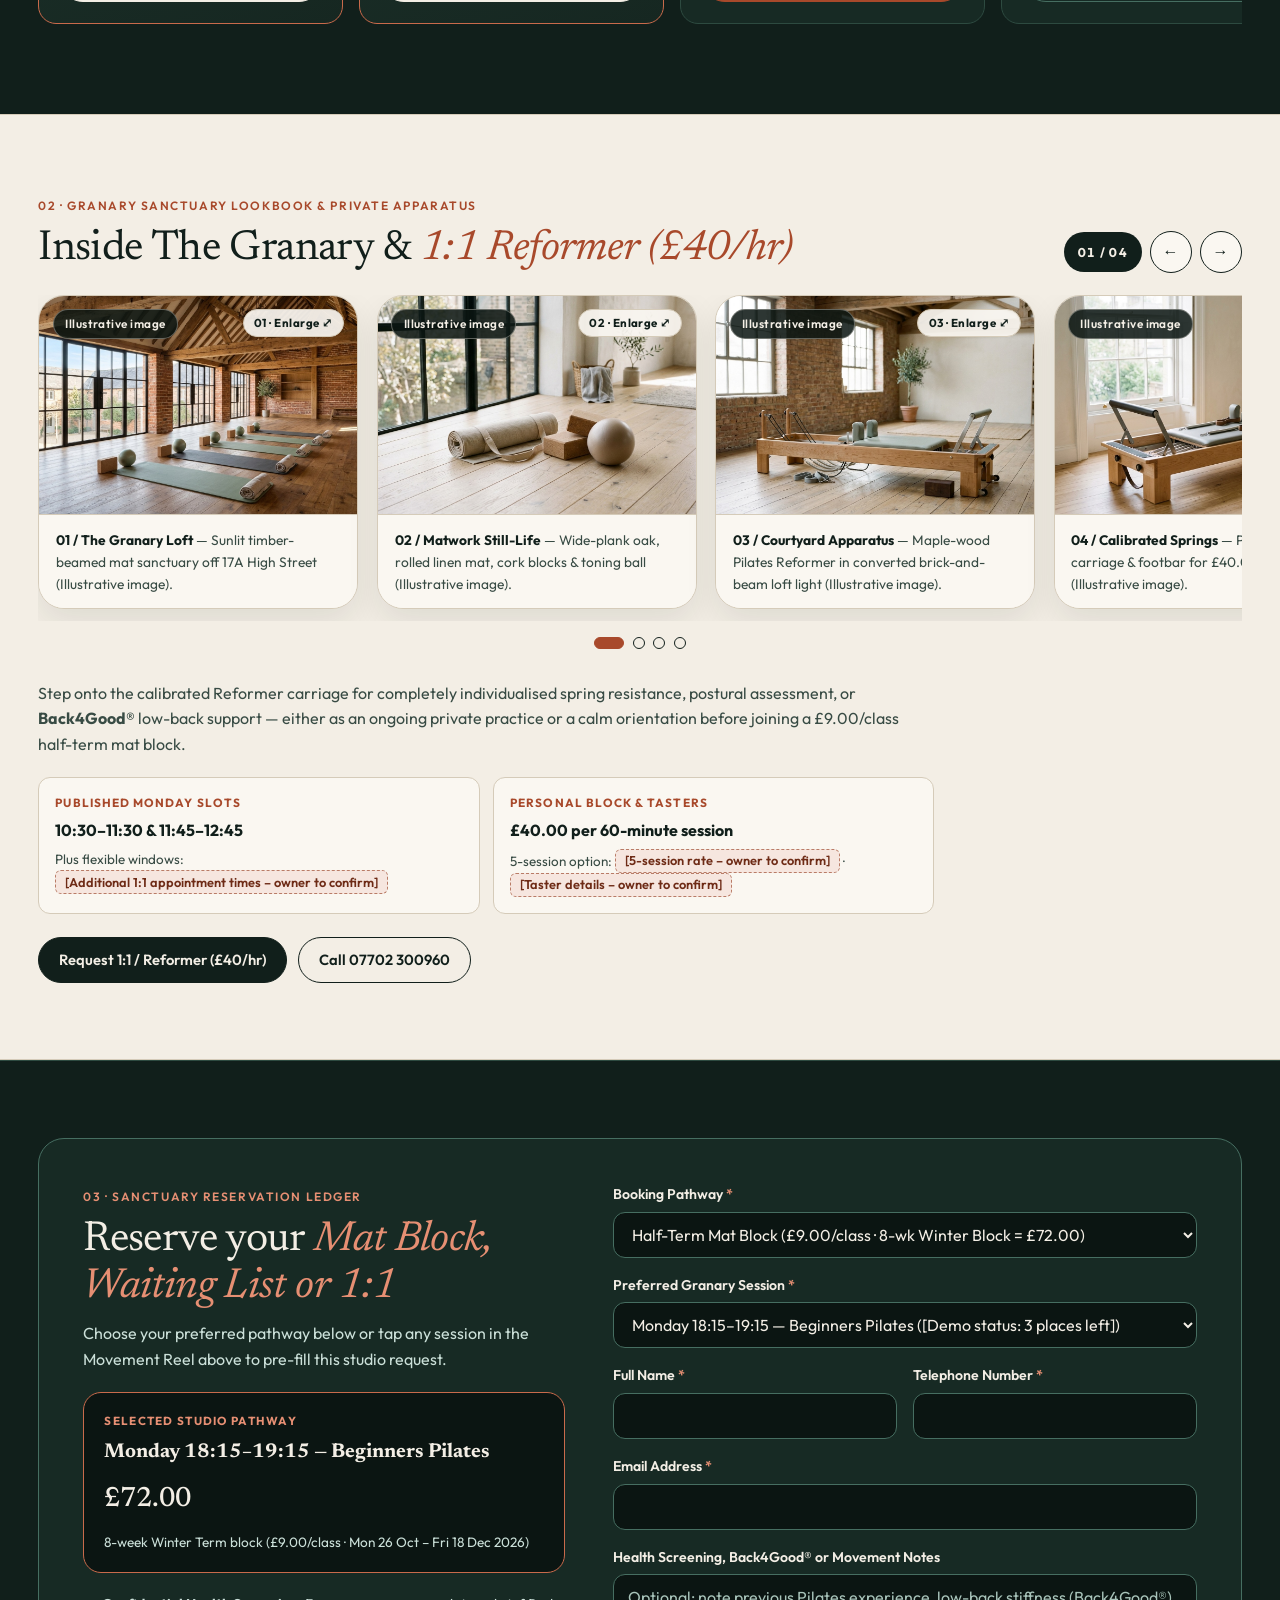
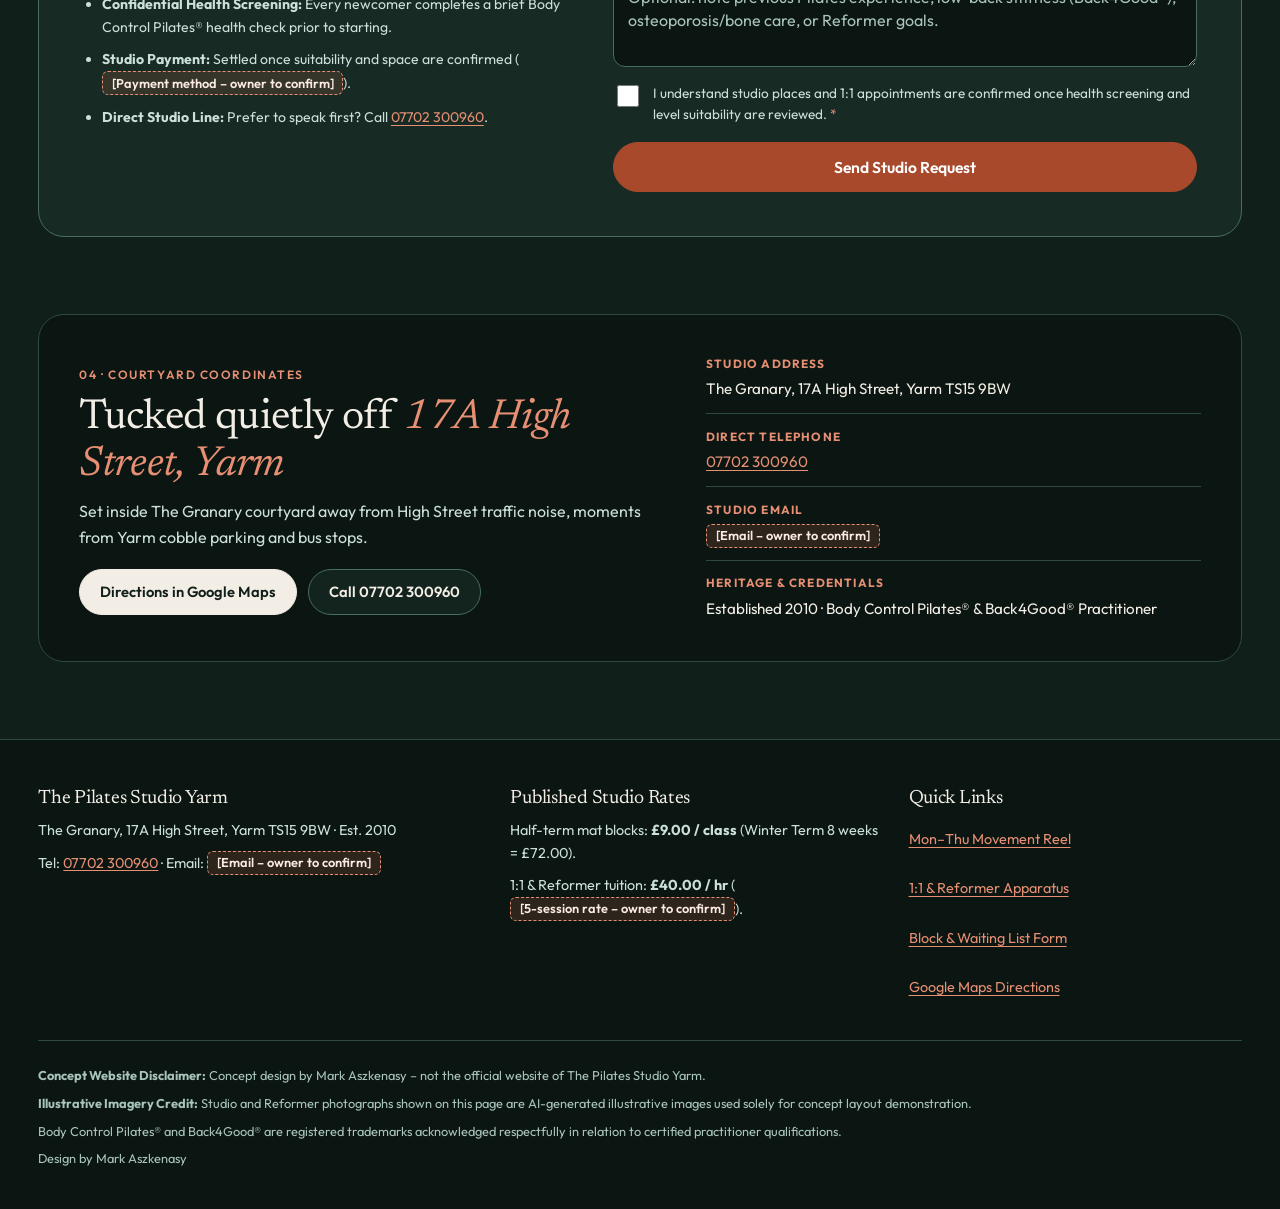
==== commit 3d8bb3a1: "Add Concept D pill to the A, B and C switchers Co-Authored-By: Claude Fable 5.2 <noreply@anthropic.c" ====
--- a/b/index.html
+++ b/b/index.html
@@ -21,6 +21,7 @@
         <a class="concept-pill" href="../index.html">A</a>
         <a class="concept-pill is-active" href="index.html" aria-current="page">B</a>
         <a class="concept-pill" href="../c/index.html">C</a>
+        <a class="concept-pill" href="../d/index.html">D</a>
       </nav>
     </div>
   </div>
